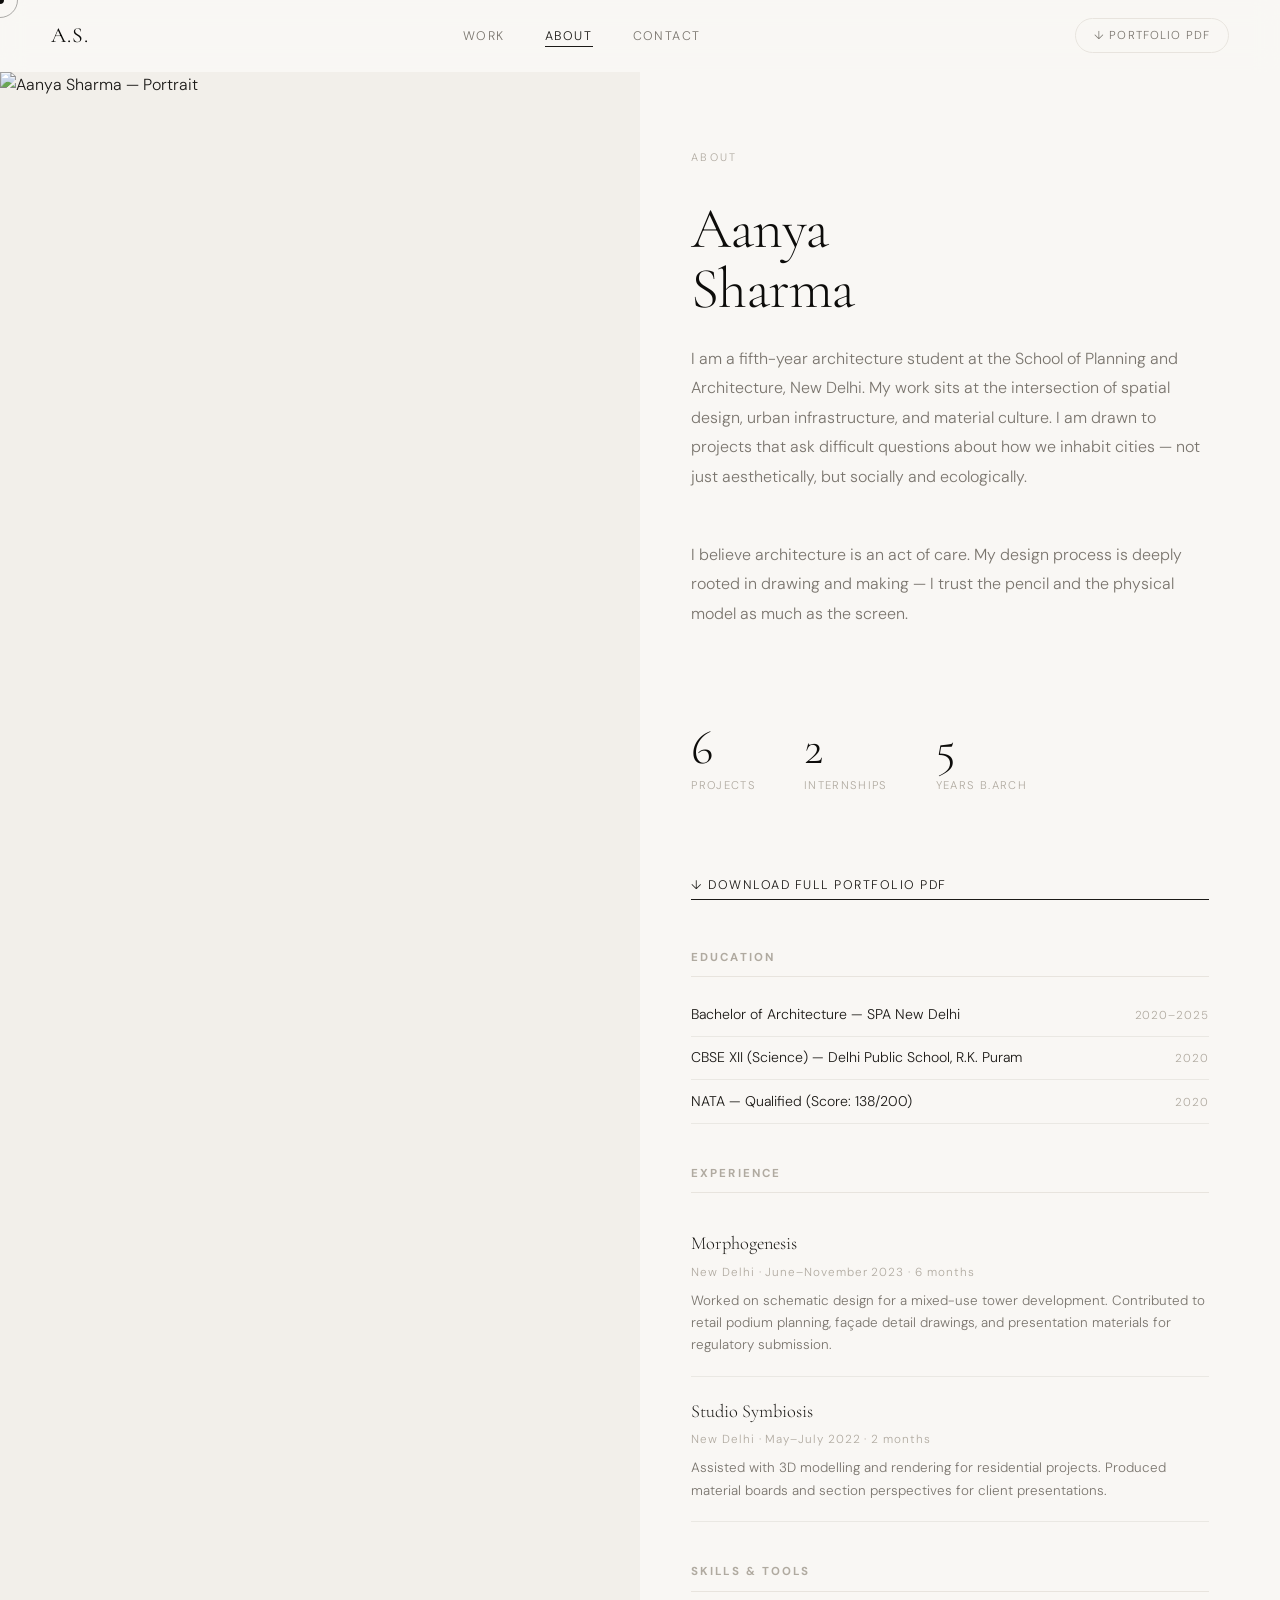
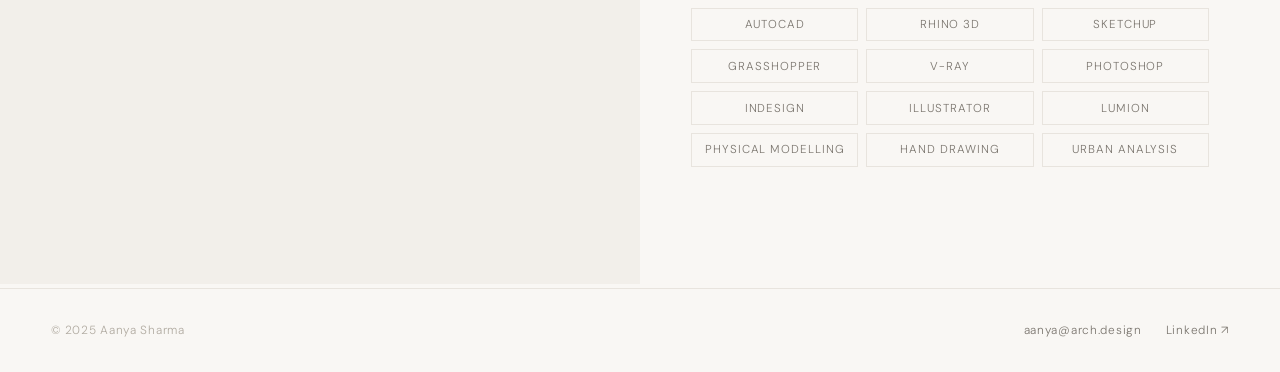
==== pages/about.html @ cd45589e "Initial commit — Architecture Portfolio" ====
<!DOCTYPE html>
<html lang="en">
<head>
  <meta charset="UTF-8" />
  <meta name="viewport" content="width=device-width, initial-scale=1.0" />
  <meta name="description" content="About Aanya Sharma — B.Arch student, designer, and explorer of spatial thinking. Education, internship, and skills." />
  <title>About — Aanya Sharma</title>
  <link rel="preconnect" href="https://fonts.googleapis.com" />
  <link rel="preconnect" href="https://fonts.gstatic.com" crossorigin />
  <link href="https://fonts.googleapis.com/css2?family=Cormorant+Garamond:ital,wght@0,300;0,400;0,500;1,300&family=DM+Sans:wght@200;300;400&display=swap" rel="stylesheet" />
  <link rel="stylesheet" href="../assets/style.css" />
  <style>
    /* Page-specific tweaks */
    .stat-row {
      display: flex; gap: 3rem; margin: 3rem 0;
      flex-wrap: wrap;
    }
    .stat-item {
      display: flex; flex-direction: column; gap: 0.25rem;
    }
    .stat-number {
      font-family: var(--ff-serif);
      font-size: 3rem;
      font-weight: 300;
      color: var(--black);
      line-height: 1;
    }
    .stat-label {
      font-size: 0.7rem;
      letter-spacing: 0.12em;
      text-transform: uppercase;
      color: var(--mid);
    }
    .about-download {
      display: inline-flex; align-items: center; gap: 0.75rem;
      font-size: 0.78rem;
      letter-spacing: 0.12em;
      text-transform: uppercase;
      color: var(--dark);
      border-bottom: 1px solid var(--dark);
      padding-bottom: 0.2rem;
      margin-top: 2rem;
      transition: color 0.2s, border-color 0.2s;
    }
    .about-download:hover { color: var(--muted); border-color: var(--muted); }
  </style>
</head>
<body>

  <div class="cursor" id="cursor"></div>
  <div class="cursor-follower" id="cursorFollower"></div>

  <nav class="nav" id="mainNav">
    <a href="../index.html" class="nav-logo">A.S.</a>
    <ul class="nav-links">
      <li><a href="../index.html">Work</a></li>
      <li><a href="about.html" class="active">About</a></li>
      <li><a href="contact.html">Contact</a></li>
    </ul>
    <a href="../assets/portfolio.pdf" class="nav-cta" target="_blank" download>↓ Portfolio PDF</a>
  </nav>

  <div class="about-wrapper">
    <div class="about-grid">

      <!-- Portrait -->
      <div class="about-portrait">
        <img
          src="https://images.unsplash.com/photo-1494790108377-be9c29b29330?w=900&q=80"
          alt="Aanya Sharma — Portrait"
        />
      </div>

      <!-- Content -->
      <div class="about-content">
        <div class="page-eyebrow fade-up fade-up-1">About</div>
        <h1 class="about-name fade-up fade-up-2">
          Aanya<br/>Sharma
        </h1>

        <p class="about-bio fade-up fade-up-3">
          I am a fifth-year architecture student at the School of Planning and
          Architecture, New Delhi. My work sits at the intersection of spatial
          design, urban infrastructure, and material culture. I am drawn to
          projects that ask difficult questions about how we inhabit cities —
          not just aesthetically, but socially and ecologically.
        </p>
        <p class="about-bio fade-up fade-up-4">
          I believe architecture is an act of care. My design process is deeply
          rooted in drawing and making — I trust the pencil and the physical
          model as much as the screen.
        </p>

        <div class="stat-row fade-up fade-up-4">
          <div class="stat-item">
            <span class="stat-number" data-count="6">0</span>
            <span class="stat-label">Projects</span>
          </div>
          <div class="stat-item">
            <span class="stat-number" data-count="2">0</span>
            <span class="stat-label">Internships</span>
          </div>
          <div class="stat-item">
            <span class="stat-number" data-count="5">0</span>
            <span class="stat-label">Years B.Arch</span>
          </div>
        </div>

        <a class="about-download fade-up fade-up-4" href="../assets/portfolio.pdf" download>
          ↓ Download Full Portfolio PDF
        </a>

        <!-- Education -->
        <div class="about-section reveal" style="margin-top:3rem">
          <h3>Education</h3>
          <div class="edu-row">
            <span class="edu-name">Bachelor of Architecture — SPA New Delhi</span>
            <span class="edu-year">2020–2025</span>
          </div>
          <div class="edu-row">
            <span class="edu-name">CBSE XII (Science) — Delhi Public School, R.K. Puram</span>
            <span class="edu-year">2020</span>
          </div>
          <div class="edu-row">
            <span class="edu-name">NATA — Qualified (Score: 138/200)</span>
            <span class="edu-year">2020</span>
          </div>
        </div>

        <!-- Internships -->
        <div class="about-section reveal">
          <h3>Experience</h3>
          <div class="intern-row">
            <div class="intern-firm">Morphogenesis</div>
            <div class="intern-meta">New Delhi · June–November 2023 · 6 months</div>
            <div class="intern-desc">
              Worked on schematic design for a mixed-use tower development.
              Contributed to retail podium planning, façade detail drawings,
              and presentation materials for regulatory submission.
            </div>
          </div>
          <div class="intern-row">
            <div class="intern-firm">Studio Symbiosis</div>
            <div class="intern-meta">New Delhi · May–July 2022 · 2 months</div>
            <div class="intern-desc">
              Assisted with 3D modelling and rendering for residential projects.
              Produced material boards and section perspectives for client presentations.
            </div>
          </div>
        </div>

        <!-- Skills -->
        <div class="about-section reveal">
          <h3>Skills &amp; Tools</h3>
          <div class="skills-grid">
            <span class="skill-tag">AutoCAD</span>
            <span class="skill-tag">Rhino 3D</span>
            <span class="skill-tag">SketchUp</span>
            <span class="skill-tag">Grasshopper</span>
            <span class="skill-tag">V-Ray</span>
            <span class="skill-tag">Photoshop</span>
            <span class="skill-tag">InDesign</span>
            <span class="skill-tag">Illustrator</span>
            <span class="skill-tag">Lumion</span>
            <span class="skill-tag">Physical Modelling</span>
            <span class="skill-tag">Hand Drawing</span>
            <span class="skill-tag">Urban Analysis</span>
          </div>
        </div>

      </div>
    </div>
  </div>

  <footer class="site-footer">
    <div class="footer-left"><span>© 2025 Aanya Sharma</span></div>
    <div class="footer-right">
      <a href="mailto:aanya@arch.design">aanya@arch.design</a>
      <a href="https://linkedin.com/in/aanyasharma" target="_blank" rel="noopener">LinkedIn ↗</a>
    </div>
  </footer>

  <script src="../assets/main.js"></script>
</body>
</html>
---- assets/style.css ----
/* =========================================================
   ARCH PORTFOLIO — Global Stylesheet
   Light Theme · Editorial · Minimal · Premium
   ========================================================= */

/* ── Reset & Base ── */
*, *::before, *::after { box-sizing: border-box; margin: 0; padding: 0; }

:root {
  --cream:    #f9f7f4;
  --off-white:#f2efea;
  --light:    #e8e4de;
  --mid:      #b0aaa0;
  --muted:    #7a756e;
  --dark:     #1c1a17;
  --black:    #0d0c0a;
  --accent:   #2a2522;

  --ff-serif:  'Cormorant Garamond', Georgia, serif;
  --ff-sans:   'DM Sans', system-ui, sans-serif;

  --ease-out:  cubic-bezier(0.16, 1, 0.3, 1);
  --ease-in:   cubic-bezier(0.7, 0, 0.84, 0);

  --nav-h:     72px;
  --gutter:    clamp(1.5rem, 4vw, 4rem);
}

html { font-size: 16px; scroll-behavior: smooth; }

body {
  background: var(--cream);
  color: var(--dark);
  font-family: var(--ff-sans);
  font-weight: 300;
  line-height: 1.65;
  overflow-x: hidden;
  cursor: none;
}

a { color: inherit; text-decoration: none; }
img { display: block; width: 100%; height: 100%; object-fit: cover; }

/* ── Custom Cursor ── */
.cursor {
  position: fixed; top: 0; left: 0;
  width: 8px; height: 8px;
  background: var(--black);
  border-radius: 50%;
  pointer-events: none;
  z-index: 9999;
  transform: translate(-50%, -50%);
  transition: transform 0.08s, background 0.2s, width 0.3s var(--ease-out), height 0.3s var(--ease-out);
}

.cursor-follower {
  position: fixed; top: 0; left: 0;
  width: 36px; height: 36px;
  border: 1px solid rgba(28,26,23,0.35);
  border-radius: 50%;
  pointer-events: none;
  z-index: 9998;
  transform: translate(-50%, -50%);
  transition: transform 0.18s var(--ease-out), opacity 0.3s, width 0.4s var(--ease-out), height 0.4s var(--ease-out), border-color 0.3s;
}

body:has(a:hover) .cursor-follower,
body:has(.tile-link:hover) .cursor-follower {
  width: 72px; height: 72px;
  border-color: rgba(28,26,23,0.18);
}

/* ── NAV ── */
.nav {
  position: fixed; top: 0; left: 0; right: 0;
  height: var(--nav-h);
  display: flex; align-items: center; justify-content: space-between;
  padding: 0 var(--gutter);
  z-index: 100;
  background: rgba(249,247,244,0.88);
  backdrop-filter: blur(12px);
  -webkit-backdrop-filter: blur(12px);
  border-bottom: 1px solid transparent;
  transition: border-color 0.3s, background 0.3s;
}

.nav.scrolled {
  border-bottom-color: var(--light);
  background: rgba(249,247,244,0.96);
}

.nav-logo {
  font-family: var(--ff-serif);
  font-size: 1.35rem;
  font-weight: 400;
  letter-spacing: 0.04em;
  color: var(--black);
}

.nav-links {
  display: flex; gap: 2.5rem;
  list-style: none;
}

.nav-links a {
  font-size: 0.78rem;
  font-weight: 300;
  letter-spacing: 0.12em;
  text-transform: uppercase;
  color: var(--muted);
  position: relative;
  transition: color 0.2s;
}

.nav-links a::after {
  content: '';
  position: absolute; bottom: -3px; left: 0;
  width: 0; height: 1px;
  background: var(--dark);
  transition: width 0.35s var(--ease-out);
}

.nav-links a:hover,
.nav-links a.active { color: var(--dark); }
.nav-links a:hover::after,
.nav-links a.active::after { width: 100%; }

.nav-cta {
  font-size: 0.72rem;
  font-weight: 300;
  letter-spacing: 0.1em;
  text-transform: uppercase;
  color: var(--muted);
  border: 1px solid var(--light);
  padding: 0.45rem 1.1rem;
  border-radius: 50px;
  transition: color 0.25s, border-color 0.25s, background 0.25s;
}

.nav-cta:hover {
  color: var(--cream);
  background: var(--dark);
  border-color: var(--dark);
}

/* ── HERO TAGLINE ── */
.hero-tagline {
  padding: calc(var(--nav-h) + 4rem) var(--gutter) 3rem;
  display: flex;
  justify-content: space-between;
  align-items: flex-end;
  gap: 2rem;
  flex-wrap: wrap;
}

.hero-name {
  font-family: var(--ff-serif);
  font-size: clamp(2.8rem, 6vw, 5.5rem);
  font-weight: 300;
  letter-spacing: -0.02em;
  line-height: 1.05;
  color: var(--black);
  overflow: hidden;
}

.hero-sub {
  font-size: 0.82rem;
  font-weight: 300;
  letter-spacing: 0.06em;
  color: var(--muted);
  margin-top: 0.75rem;
  text-transform: uppercase;
}

.hero-meta {
  display: flex;
  flex-direction: column;
  align-items: flex-end;
  gap: 0.25rem;
  font-size: 0.75rem;
  letter-spacing: 0.1em;
  text-transform: uppercase;
  color: var(--mid);
  padding-bottom: 0.5rem;
}

/* ── PROJECT GRID ── */
.grid-section {
  display: grid;
  grid-template-columns: repeat(12, 1fr);
  grid-auto-rows: 38vw;
  gap: 3px;
  padding: 0 3px 3px;
  max-width: 100%;
}

/* tile variants */
.project-tile { position: relative; overflow: hidden; background: var(--off-white); }

.tile--large  { grid-column: span 8; grid-row: span 1; }
.tile--tall   { grid-column: span 4; grid-row: span 2; }
.tile--medium { grid-column: span 4; grid-row: span 1; }
.tile--wide   { grid-column: span 8; grid-row: span 1; }
.tile--portrait { grid-column: span 4; grid-row: span 1; }

.tile-link {
  display: block; width: 100%; height: 100%;
  position: relative;
}

.tile-img-wrap {
  position: absolute; inset: 0;
  overflow: hidden;
}

.tile-img-wrap img {
  width: 100%; height: 100%; object-fit: cover;
  transform: scale(1.02);
  transition: transform 0.9s var(--ease-out), filter 0.6s;
  filter: grayscale(20%);
}

.project-tile:hover .tile-img-wrap img {
  transform: scale(1.08);
  filter: grayscale(0%);
}

.tile-overlay {
  position: absolute; inset: 0;
  background: linear-gradient(
    to bottom,
    transparent 40%,
    rgba(13,12,10,0.65) 100%
  );
  opacity: 0.6;
  transition: opacity 0.5s;
}

.project-tile:hover .tile-overlay { opacity: 0.85; }

.tile-info {
  position: absolute;
  bottom: 0; left: 0; right: 0;
  padding: 2rem clamp(1rem,2vw,2rem);
  color: #fff;
  transform: translateY(4px);
  transition: transform 0.45s var(--ease-out);
}

.project-tile:hover .tile-info { transform: translateY(0); }

.tile-num {
  display: block;
  font-size: 0.65rem;
  letter-spacing: 0.18em;
  text-transform: uppercase;
  color: rgba(255,255,255,0.55);
  margin-bottom: 0.4rem;
}

.tile-title {
  font-family: var(--ff-serif);
  font-size: clamp(1.5rem, 3.5vw, 2.6rem);
  font-weight: 300;
  line-height: 1;
  letter-spacing: -0.01em;
}

.tile-type {
  font-size: 0.7rem;
  letter-spacing: 0.1em;
  text-transform: uppercase;
  color: rgba(255,255,255,0.5);
  margin-top: 0.5rem;
  opacity: 0;
  transform: translateY(6px);
  transition: opacity 0.4s 0.05s, transform 0.4s 0.05s var(--ease-out);
}

.project-tile:hover .tile-type {
  opacity: 1; transform: translateY(0);
}

/* ── SITE FOOTER ── */
.site-footer {
  display: flex; justify-content: space-between; align-items: center;
  padding: 2rem var(--gutter);
  border-top: 1px solid var(--light);
  margin-top: 4px;
  font-size: 0.74rem;
  letter-spacing: 0.06em;
  color: var(--mid);
}

.site-footer a {
  color: var(--muted);
  transition: color 0.2s;
  margin-left: 1.5rem;
}
.site-footer a:hover { color: var(--dark); }

.footer-right { display: flex; }

/* =========================================================
   PROJECT DETAIL PAGE
   ========================================================= */
.project-hero {
  position: relative;
  height: 90vh;
  min-height: 500px;
  overflow: hidden;
  margin-top: var(--nav-h);
}

.project-hero img {
  width: 100%; height: 100%; object-fit: cover;
  filter: grayscale(15%);
  transform: scale(1.02);
  animation: heroReveal 1.4s var(--ease-out) forwards;
}

@keyframes heroReveal {
  from { transform: scale(1.08); opacity: 0.6; }
  to   { transform: scale(1);    opacity: 1;   }
}

.project-hero-caption {
  position: absolute; bottom: 3rem; left: var(--gutter);
  color: #fff;
}

.project-hero-caption h1 {
  font-family: var(--ff-serif);
  font-size: clamp(2.8rem, 6vw, 6rem);
  font-weight: 300;
  letter-spacing: -0.02em;
  line-height: 1;
}

.project-hero-caption .meta {
  margin-top: 1rem;
  font-size: 0.75rem;
  letter-spacing: 0.14em;
  text-transform: uppercase;
  color: rgba(255,255,255,0.6);
  display: flex; gap: 1.5rem;
}

/* ── Project Content Layout ── */
.project-body {
  padding: 6rem var(--gutter);
  max-width: 1400px;
  margin: 0 auto;
}

.section-label {
  font-size: 0.68rem;
  letter-spacing: 0.2em;
  text-transform: uppercase;
  color: var(--mid);
  margin-bottom: 0.75rem;
  display: flex; align-items: center; gap: 1rem;
}

.section-label::after {
  content: '';
  flex: 1; height: 1px;
  background: var(--light);
}

.project-section {
  margin-bottom: 6rem;
}

.project-section h2 {
  font-family: var(--ff-serif);
  font-size: clamp(1.8rem, 3.5vw, 3rem);
  font-weight: 300;
  letter-spacing: -0.01em;
  margin-bottom: 1.5rem;
  color: var(--black);
}

.project-section p {
  font-size: 1rem;
  line-height: 1.85;
  color: var(--muted);
  max-width: 60ch;
}

.project-section p + p { margin-top: 1rem; }

/* Image grid inside project */
.project-img-grid {
  display: grid;
  gap: 4px;
  margin-top: 2.5rem;
}

.project-img-grid.cols-2 { grid-template-columns: 1fr 1fr; }
.project-img-grid.cols-3 { grid-template-columns: 1fr 1fr 1fr; }
.project-img-grid.cols-asymm { grid-template-columns: 2fr 1fr; }

.project-img-grid figure {
  overflow: hidden;
  aspect-ratio: 4/3;
  background: var(--off-white);
}

.project-img-grid figure.tall { aspect-ratio: 3/4; }
.project-img-grid figure.wide { aspect-ratio: 16/7; }

.project-img-grid img {
  width: 100%; height: 100%; object-fit: cover;
  filter: grayscale(10%);
  transition: transform 0.7s var(--ease-out), filter 0.5s;
}

.project-img-grid figure:hover img {
  transform: scale(1.04);
  filter: grayscale(0%);
}

/* ── Diagram / Process Block ── */
.diagram-block {
  border: 1px solid var(--light);
  padding: 3rem;
  margin-top: 2.5rem;
  background: var(--off-white);
  display: flex;
  gap: 2rem;
  flex-wrap: wrap;
}

.diagram-item {
  flex: 1; min-width: 140px;
  text-align: center;
}

.diagram-circle {
  width: 80px; height: 80px;
  border-radius: 50%;
  border: 1.5px solid var(--mid);
  margin: 0 auto 1rem;
  display: flex; align-items: center; justify-content: center;
  font-family: var(--ff-serif);
  font-size: 1.4rem;
  color: var(--muted);
  transition: border-color 0.3s, color 0.3s;
}

.diagram-item:hover .diagram-circle {
  border-color: var(--dark);
  color: var(--dark);
}

.diagram-label {
  font-size: 0.72rem;
  letter-spacing: 0.12em;
  text-transform: uppercase;
  color: var(--muted);
}

/* Arrow connector */
.diagram-arrow {
  display: flex; align-items: center;
  color: var(--light);
  font-size: 1.2rem;
  min-width: auto;
  flex: 0;
  padding-top: 1rem;
}

/* Role callout */
.role-callout {
  border-left: 2px solid var(--dark);
  padding: 1.5rem 2rem;
  margin-top: 2rem;
  background: var(--off-white);
}

.role-callout h3 {
  font-family: var(--ff-serif);
  font-size: 1.5rem;
  font-weight: 300;
  margin-bottom: 0.75rem;
}

.role-callout ul {
  list-style: none;
  display: flex;
  flex-direction: column;
  gap: 0.4rem;
}

.role-callout ul li {
  font-size: 0.85rem;
  color: var(--muted);
  padding-left: 1rem;
  position: relative;
}

.role-callout ul li::before {
  content: '—';
  position: absolute; left: 0;
  color: var(--mid);
}

/* Project nav (prev / next) */
.project-nav {
  display: grid;
  grid-template-columns: 1fr 1fr;
  border-top: 1px solid var(--light);
  margin-top: 4rem;
}

.project-nav a {
  padding: 2.5rem var(--gutter);
  display: flex; flex-direction: column; gap: 0.5rem;
  transition: background 0.3s;
}

.project-nav a:hover { background: var(--off-white); }

.project-nav a + a { border-left: 1px solid var(--light); text-align: right; align-items: flex-end; }

.project-nav .dir {
  font-size: 0.68rem;
  letter-spacing: 0.18em;
  text-transform: uppercase;
  color: var(--mid);
}

.project-nav .ptitle {
  font-family: var(--ff-serif);
  font-size: 1.5rem;
  font-weight: 300;
  color: var(--dark);
}

/* =========================================================
   ABOUT PAGE
   ========================================================= */
.about-wrapper {
  padding-top: var(--nav-h);
  min-height: 100vh;
}

.about-grid {
  display: grid;
  grid-template-columns: 1fr 1fr;
  min-height: calc(100vh - var(--nav-h));
}

.about-portrait {
  position: relative;
  overflow: hidden;
  background: var(--off-white);
}

.about-portrait img {
  width: 100%; height: 100%;
  object-fit: cover; object-position: top;
  filter: grayscale(30%);
  transition: filter 0.6s;
}

.about-portrait:hover img { filter: grayscale(0%); }

.about-content {
  padding: clamp(3rem, 6vw, 6rem) var(--gutter);
  display: flex; flex-direction: column; justify-content: center;
  max-width: 620px;
}

.page-eyebrow {
  font-size: 0.68rem;
  letter-spacing: 0.2em;
  text-transform: uppercase;
  color: var(--mid);
  margin-bottom: 2rem;
}

.about-name {
  font-family: var(--ff-serif);
  font-size: clamp(2.5rem, 4.5vw, 4rem);
  font-weight: 300;
  letter-spacing: -0.02em;
  line-height: 1.05;
  color: var(--black);
  margin-bottom: 1.5rem;
}

.about-bio {
  font-size: 1rem;
  line-height: 1.85;
  color: var(--muted);
  margin-bottom: 3rem;
}

.about-section { margin-bottom: 2.5rem; }

.about-section h3 {
  font-size: 0.72rem;
  letter-spacing: 0.18em;
  text-transform: uppercase;
  color: var(--mid);
  margin-bottom: 1rem;
  padding-bottom: 0.6rem;
  border-bottom: 1px solid var(--light);
}

/* Education row */
.edu-row {
  display: flex; justify-content: space-between;
  align-items: baseline;
  padding: 0.6rem 0;
  border-bottom: 1px solid rgba(176,170,160,0.2);
}

.edu-name { font-size: 0.88rem; font-weight: 300; }
.edu-year { font-size: 0.72rem; color: var(--mid); letter-spacing: 0.08em; }

/* Skills list */
.skills-grid {
  display: grid;
  grid-template-columns: repeat(3, 1fr);
  gap: 0.5rem;
}

.skill-tag {
  font-size: 0.72rem;
  letter-spacing: 0.08em;
  text-transform: uppercase;
  color: var(--muted);
  border: 1px solid var(--light);
  padding: 0.4rem 0.75rem;
  text-align: center;
  transition: border-color 0.25s, color 0.25s, background 0.25s;
}

.skill-tag:hover {
  border-color: var(--dark);
  color: var(--dark);
  background: var(--off-white);
}

/* Internship row */
.intern-row {
  padding: 1.2rem 0;
  border-bottom: 1px solid rgba(176,170,160,0.2);
}

.intern-firm {
  font-family: var(--ff-serif);
  font-size: 1.15rem;
  font-weight: 300;
  color: var(--dark);
}

.intern-meta {
  font-size: 0.73rem;
  letter-spacing: 0.08em;
  color: var(--mid);
  margin-top: 0.25rem;
}

.intern-desc {
  font-size: 0.84rem;
  color: var(--muted);
  margin-top: 0.5rem;
  line-height: 1.65;
}

/* =========================================================
   CONTACT PAGE
   ========================================================= */
.contact-wrapper {
  padding-top: var(--nav-h);
  min-height: 100vh;
  display: flex; flex-direction: column; justify-content: center;
  padding-bottom: 6rem;
}

.contact-inner {
  padding: 6rem var(--gutter);
  max-width: 800px;
}

.contact-inner .display-title {
  font-family: var(--ff-serif);
  font-size: clamp(3rem, 7vw, 7rem);
  font-weight: 300;
  letter-spacing: -0.03em;
  line-height: 0.95;
  color: var(--black);
  margin-bottom: 3rem;
}

.contact-links {
  display: flex; flex-direction: column; gap: 0;
}

.contact-link-row {
  display: flex; align-items: center; justify-content: space-between;
  padding: 1.5rem 0;
  border-top: 1px solid var(--light);
  font-family: var(--ff-serif);
  font-size: clamp(1.2rem, 2.5vw, 1.8rem);
  font-weight: 300;
  color: var(--dark);
  transition: padding-left 0.3s var(--ease-out), color 0.2s;
}

.contact-link-row:last-child { border-bottom: 1px solid var(--light); }

.contact-link-row:hover {
  padding-left: 1.5rem;
  color: var(--muted);
}

.contact-link-row .arrow {
  font-size: 1rem;
  color: var(--mid);
  transition: transform 0.3s var(--ease-out);
}

.contact-link-row:hover .arrow {
  transform: translate(4px, -4px);
}

/* =========================================================
   PAGE TRANSITIONS & ANIMATIONS
   ========================================================= */
@keyframes fadeUp {
  from { opacity: 0; transform: translateY(24px); }
  to   { opacity: 1; transform: translateY(0); }
}

.fade-up {
  opacity: 0;
  animation: fadeUp 0.8s var(--ease-out) forwards;
}

.fade-up-1 { animation-delay: 0.1s; }
.fade-up-2 { animation-delay: 0.2s; }
.fade-up-3 { animation-delay: 0.3s; }
.fade-up-4 { animation-delay: 0.45s; }

/* Reveal-on-scroll */
.reveal {
  opacity: 0;
  transform: translateY(30px);
  transition: opacity 0.9s var(--ease-out), transform 0.9s var(--ease-out);
}

.reveal.visible {
  opacity: 1; transform: none;
}

/* =========================================================
   RESPONSIVE
   ========================================================= */
@media (max-width: 900px) {
  .grid-section {
    grid-template-columns: 1fr 1fr;
    grid-auto-rows: 55vw;
  }

  .tile--large, .tile--wide  { grid-column: span 2; }
  .tile--tall  { grid-column: span 1; grid-row: span 1; }
  .tile--medium, .tile--portrait { grid-column: span 1; }

  .about-grid { grid-template-columns: 1fr; }
  .about-portrait { height: 60vw; }
  .about-content { max-width: 100%; }

  .project-img-grid.cols-3 { grid-template-columns: 1fr 1fr; }
}

@media (max-width: 640px) {
  :root { --nav-h: 58px; }

  .nav-cta { display: none; }
  .nav-links { gap: 1.5rem; }

  .grid-section {
    grid-template-columns: 1fr;
    grid-auto-rows: 75vw;
  }

  .tile--large, .tile--wide, .tile--tall,
  .tile--medium, .tile--portrait { grid-column: span 1; grid-row: span 1; }

  .hero-tagline { flex-direction: column; align-items: flex-start; }
  .hero-meta { align-items: flex-start; }

  .project-img-grid.cols-2,
  .project-img-grid.cols-3,
  .project-img-grid.cols-asymm { grid-template-columns: 1fr; }

  .skills-grid { grid-template-columns: repeat(2,1fr); }
  .project-nav { grid-template-columns: 1fr; }
  .project-nav a + a { border-left: none; border-top: 1px solid var(--light); align-items: flex-start; text-align: left; }

  .diagram-block { flex-direction: column; }
  .diagram-arrow { display: none; }
}
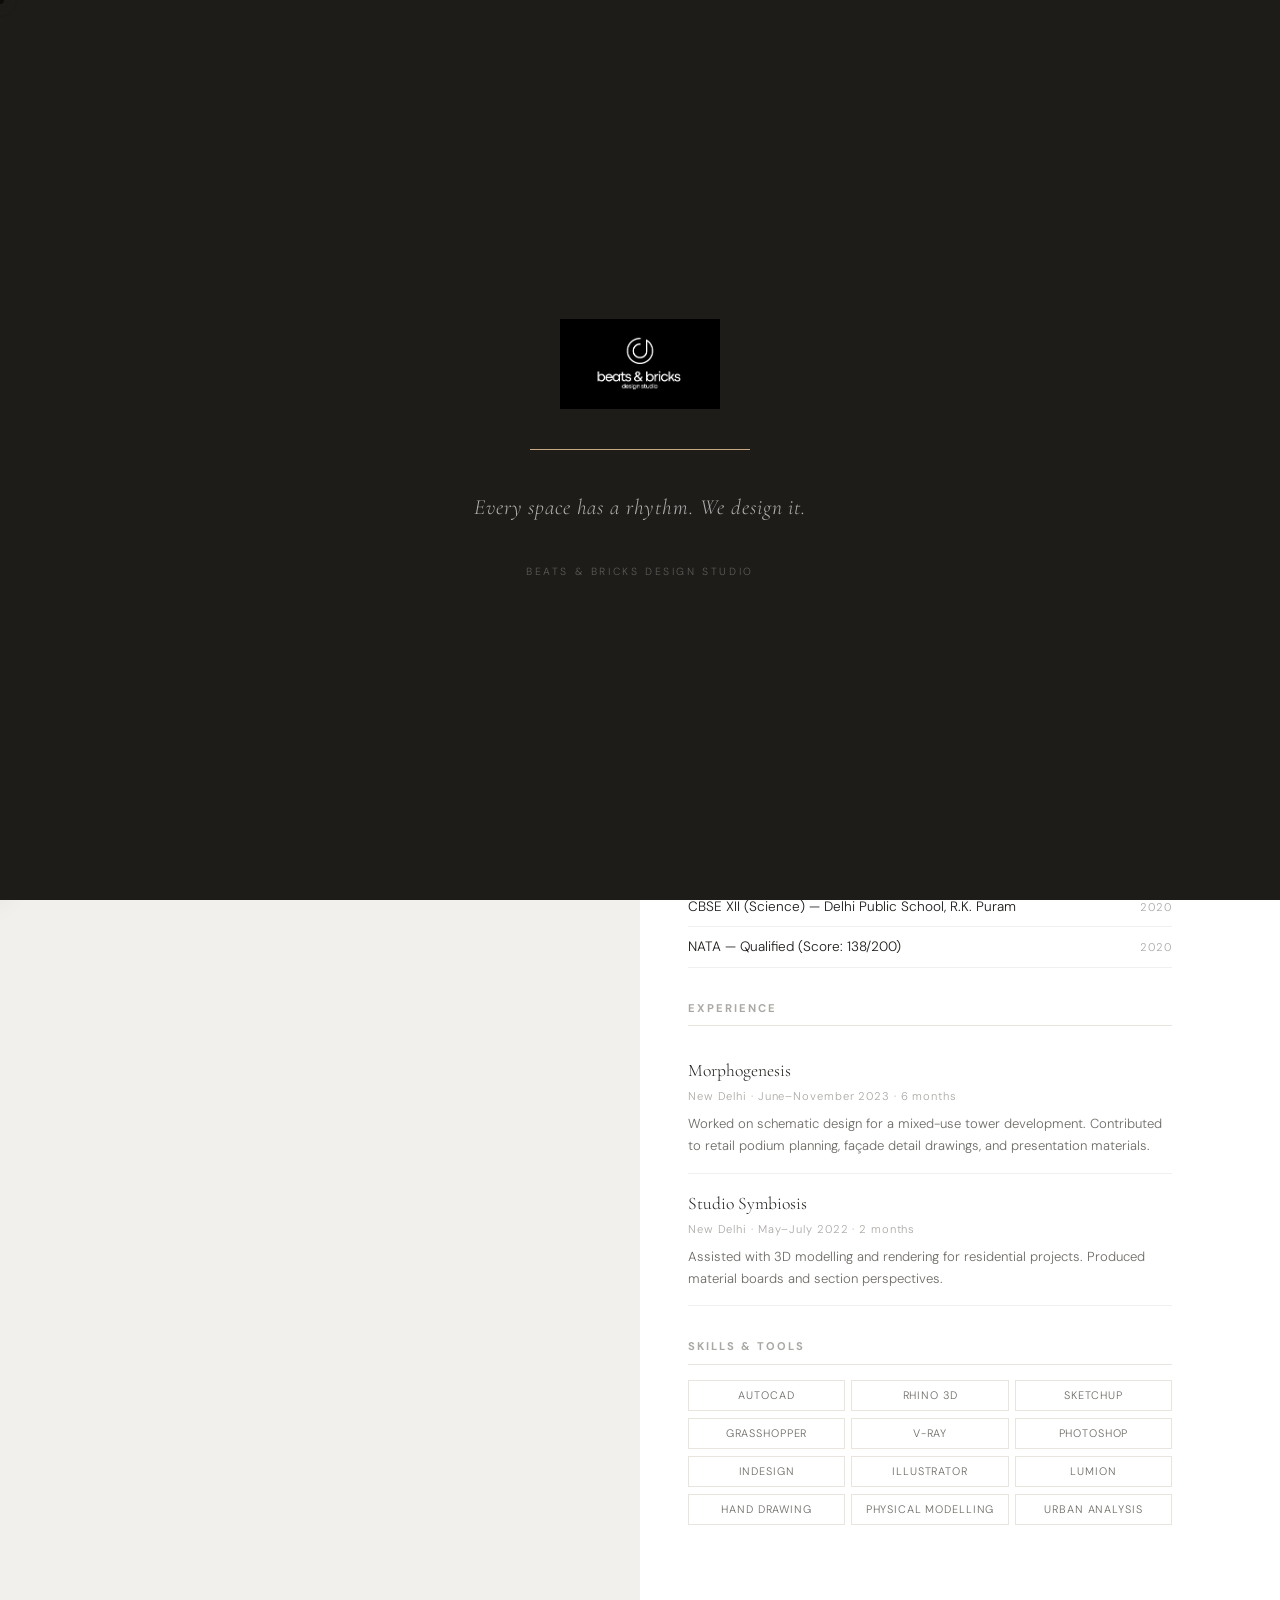
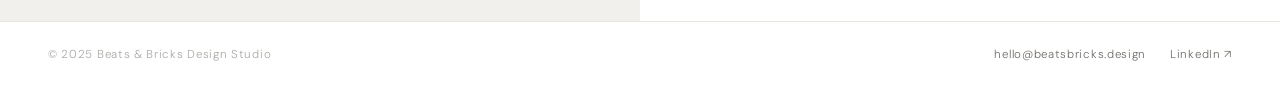
==== commit 69b80252: "feat: Initialize portfolio site with core features, project pages, and styling." ====
--- a/pages/about.html
+++ b/pages/about.html
@@ -1,184 +1,141 @@
 <!DOCTYPE html>
 <html lang="en">
 <head>
-  <meta charset="UTF-8" />
-  <meta name="viewport" content="width=device-width, initial-scale=1.0" />
-  <meta name="description" content="About Aanya Sharma — B.Arch student, designer, and explorer of spatial thinking. Education, internship, and skills." />
-  <title>About — Aanya Sharma</title>
+  <meta charset="UTF-8" /><meta name="viewport" content="width=device-width, initial-scale=1.0" />
+  <meta name="description" content="About Beats & Bricks Design Studio — Architecture, Interiors, Landscape, Planning & Products studio based in New Delhi." />
+  <title>About — Beats &amp; Bricks Design Studio</title>
   <link rel="preconnect" href="https://fonts.googleapis.com" />
   <link rel="preconnect" href="https://fonts.gstatic.com" crossorigin />
-  <link href="https://fonts.googleapis.com/css2?family=Cormorant+Garamond:ital,wght@0,300;0,400;0,500;1,300&family=DM+Sans:wght@200;300;400&display=swap" rel="stylesheet" />
+  <link href="https://fonts.googleapis.com/css2?family=Cormorant+Garamond:ital,wght@0,300;0,400;1,300&family=DM+Sans:wght@200;300;400;500&display=swap" rel="stylesheet" />
   <link rel="stylesheet" href="../assets/style.css" />
+  <link rel="stylesheet" href="../assets/loader.css" />
   <style>
-    /* Page-specific tweaks */
-    .stat-row {
-      display: flex; gap: 3rem; margin: 3rem 0;
-      flex-wrap: wrap;
+    .stat-row { display:flex;gap:3rem;margin:2.5rem 0;flex-wrap:wrap; }
+    .stat-item { display:flex;flex-direction:column;gap:.2rem; }
+    .stat-number { font-family:var(--ff-serif);font-size:3rem;font-weight:300;color:var(--black);line-height:1; }
+    .stat-label { font-size:.68rem;letter-spacing:.12em;text-transform:uppercase;color:var(--mid); }
+    .about-download {
+      display:inline-flex;align-items:center;gap:.6rem;
+      font-size:.75rem;letter-spacing:.12em;text-transform:uppercase;
+      color:var(--dark);border-bottom:1px solid var(--dark);padding-bottom:.2rem;margin-top:1.5rem;
+      transition:color .2s,border-color .2s;
     }
-    .stat-item {
-      display: flex; flex-direction: column; gap: 0.25rem;
-    }
-    .stat-number {
-      font-family: var(--ff-serif);
-      font-size: 3rem;
-      font-weight: 300;
-      color: var(--black);
-      line-height: 1;
-    }
-    .stat-label {
-      font-size: 0.7rem;
-      letter-spacing: 0.12em;
-      text-transform: uppercase;
-      color: var(--mid);
-    }
-    .about-download {
-      display: inline-flex; align-items: center; gap: 0.75rem;
-      font-size: 0.78rem;
-      letter-spacing: 0.12em;
-      text-transform: uppercase;
-      color: var(--dark);
-      border-bottom: 1px solid var(--dark);
-      padding-bottom: 0.2rem;
-      margin-top: 2rem;
-      transition: color 0.2s, border-color 0.2s;
-    }
-    .about-download:hover { color: var(--muted); border-color: var(--muted); }
+    .about-download:hover { color:var(--muted);border-color:var(--muted); }
   </style>
 </head>
 <body>
 
+  <div id="page-loader" role="status" aria-label="Loading">
+    <img class="loader-logo" src="../assets/WhatsApp Image 2026-03-25 at 16.15.27.jpeg" alt="Beats & Bricks" />
+    <div class="loader-bar-track"><div class="loader-bar-fill"></div></div>
+    <p class="loader-tagline">
+      <span class="word">Every&nbsp;</span><span class="word">space&nbsp;</span><span class="word">has&nbsp;</span><span class="word">a&nbsp;</span><span class="word">rhythm.&nbsp;</span><span class="word">We&nbsp;</span><span class="word">design&nbsp;</span><span class="word">it.</span>
+    </p>
+    <span class="loader-studio-name">Beats &amp; Bricks Design Studio</span>
+  </div>
+
   <div class="cursor" id="cursor"></div>
   <div class="cursor-follower" id="cursorFollower"></div>
 
-  <nav class="nav" id="mainNav">
-    <a href="../index.html" class="nav-logo">A.S.</a>
-    <ul class="nav-links">
-      <li><a href="../index.html">Work</a></li>
-      <li><a href="about.html" class="active">About</a></li>
-      <li><a href="contact.html">Contact</a></li>
-    </ul>
-    <a href="../assets/portfolio.pdf" class="nav-cta" target="_blank" download>↓ Portfolio PDF</a>
-  </nav>
+  <header class="top-bar" id="topBar">
+    <button class="hamburger" id="hamburger" aria-label="Toggle menu"><span></span><span></span><span></span></button>
+    <nav class="top-nav">
+      <a href="../index.html" class="top-nav-link">Projects</a>
+      <a href="about.html" class="top-nav-link active">About</a>
+      <a href="contact.html" class="top-nav-link">Contact</a>
+    </nav>
+    <div class="top-bar-right"><span class="top-bar-location">New Delhi</span></div>
+  </header>
 
-  <div class="about-wrapper">
-    <div class="about-grid">
+  <aside class="sidebar" id="sidebar">
+    <div class="sidebar-logo">
+      <a href="../index.html"><img src="../assets/WhatsApp Image 2026-03-25 at 16.15.27.jpeg" alt="Beats & Bricks Design Studio" /></a>
+    </div>
+    <nav class="sidebar-nav">
+      <ul>
+        <li class="nav-item" style="--i:0"><a href="../index.html" class="sidebar-link">Projects</a></li>
+        <li class="nav-item" style="--i:1"><a href="about.html" class="sidebar-link active">About</a></li>
+        <li class="nav-item" style="--i:2"><a href="about.html#internships" class="sidebar-link">Studio</a></li>
+        <li class="nav-item" style="--i:3"><a href="about.html#skills" class="sidebar-link">Services</a></li>
+        <li class="nav-item" style="--i:4"><a href="about.html" class="sidebar-link">People</a></li>
+        <li class="nav-item" style="--i:5"><a href="contact.html" class="sidebar-link">Careers</a></li>
+        <li class="nav-item" style="--i:6"><a href="contact.html" class="sidebar-link">Contact</a></li>
+      </ul>
+    </nav>
+    <div class="sidebar-bottom">
+      <a href="../assets/portfolio.pdf" class="sidebar-pdf" download>↓ Portfolio PDF</a>
+    </div>
+  </aside>
 
-      <!-- Portrait -->
-      <div class="about-portrait">
-        <img
-          src="https://images.unsplash.com/photo-1494790108377-be9c29b29330?w=900&q=80"
-          alt="Aanya Sharma — Portrait"
-        />
-      </div>
+  <div class="page-layout" id="mainContent">
+    <div class="about-wrapper">
+      <div class="about-grid">
 
-      <!-- Content -->
-      <div class="about-content">
-        <div class="page-eyebrow fade-up fade-up-1">About</div>
-        <h1 class="about-name fade-up fade-up-2">
-          Aanya<br/>Sharma
-        </h1>
-
-        <p class="about-bio fade-up fade-up-3">
-          I am a fifth-year architecture student at the School of Planning and
-          Architecture, New Delhi. My work sits at the intersection of spatial
-          design, urban infrastructure, and material culture. I am drawn to
-          projects that ask difficult questions about how we inhabit cities —
-          not just aesthetically, but socially and ecologically.
-        </p>
-        <p class="about-bio fade-up fade-up-4">
-          I believe architecture is an act of care. My design process is deeply
-          rooted in drawing and making — I trust the pencil and the physical
-          model as much as the screen.
-        </p>
-
-        <div class="stat-row fade-up fade-up-4">
-          <div class="stat-item">
-            <span class="stat-number" data-count="6">0</span>
-            <span class="stat-label">Projects</span>
-          </div>
-          <div class="stat-item">
-            <span class="stat-number" data-count="2">0</span>
-            <span class="stat-label">Internships</span>
-          </div>
-          <div class="stat-item">
-            <span class="stat-number" data-count="5">0</span>
-            <span class="stat-label">Years B.Arch</span>
-          </div>
+        <div class="about-portrait">
+          <img src="https://images.unsplash.com/photo-1494790108377-be9c29b29330?w=900&q=80" alt="Studio Portrait" />
         </div>
 
-        <a class="about-download fade-up fade-up-4" href="../assets/portfolio.pdf" download>
-          ↓ Download Full Portfolio PDF
-        </a>
+        <div class="about-content">
+          <div class="page-eyebrow fade-up fade-up-1">About the Studio</div>
+          <h1 class="about-name fade-up fade-up-2">Beats &amp;<br/>Bricks</h1>
+          <p class="about-bio fade-up fade-up-3">
+            Beats &amp; Bricks Design Studio is an emerging multidisciplinary design practice based in New Delhi. We work at the intersection of architecture, interior design, landscape, and urban planning — driven by the belief that <em>every space has a rhythm, and we design it.</em>
+          </p>
+          <p class="about-bio fade-up fade-up-4">
+            Our process is rooted in rigorous research, storytelling through drawing, and a deep respect for the cultural and climatic context of each project. We believe design is an act of care.
+          </p>
 
-        <!-- Education -->
-        <div class="about-section reveal" style="margin-top:3rem">
-          <h3>Education</h3>
-          <div class="edu-row">
-            <span class="edu-name">Bachelor of Architecture — SPA New Delhi</span>
-            <span class="edu-year">2020–2025</span>
+          <div class="stat-row fade-up fade-up-4">
+            <div class="stat-item"><span class="stat-number" data-count="6">0</span><span class="stat-label">Projects</span></div>
+            <div class="stat-item"><span class="stat-number" data-count="2">0</span><span class="stat-label">Internships</span></div>
+            <div class="stat-item"><span class="stat-number" data-count="5">0</span><span class="stat-label">Years Experience</span></div>
           </div>
-          <div class="edu-row">
-            <span class="edu-name">CBSE XII (Science) — Delhi Public School, R.K. Puram</span>
-            <span class="edu-year">2020</span>
+
+          <a class="about-download fade-up fade-up-4" href="../assets/portfolio.pdf" download>↓ Download Studio Portfolio PDF</a>
+
+          <div class="about-section reveal" style="margin-top:3rem" id="internships">
+            <h3>Education</h3>
+            <div class="edu-row"><span class="edu-name">Bachelor of Architecture — SPA New Delhi</span><span class="edu-year">2020–2025</span></div>
+            <div class="edu-row"><span class="edu-name">CBSE XII (Science) — Delhi Public School, R.K. Puram</span><span class="edu-year">2020</span></div>
+            <div class="edu-row"><span class="edu-name">NATA — Qualified (Score: 138/200)</span><span class="edu-year">2020</span></div>
           </div>
-          <div class="edu-row">
-            <span class="edu-name">NATA — Qualified (Score: 138/200)</span>
-            <span class="edu-year">2020</span>
-          </div>
-        </div>
 
-        <!-- Internships -->
-        <div class="about-section reveal">
-          <h3>Experience</h3>
-          <div class="intern-row">
-            <div class="intern-firm">Morphogenesis</div>
-            <div class="intern-meta">New Delhi · June–November 2023 · 6 months</div>
-            <div class="intern-desc">
-              Worked on schematic design for a mixed-use tower development.
-              Contributed to retail podium planning, façade detail drawings,
-              and presentation materials for regulatory submission.
+          <div class="about-section reveal">
+            <h3>Experience</h3>
+            <div class="intern-row">
+              <div class="intern-firm">Morphogenesis</div>
+              <div class="intern-meta">New Delhi · June–November 2023 · 6 months</div>
+              <div class="intern-desc">Worked on schematic design for a mixed-use tower development. Contributed to retail podium planning, façade detail drawings, and presentation materials.</div>
+            </div>
+            <div class="intern-row">
+              <div class="intern-firm">Studio Symbiosis</div>
+              <div class="intern-meta">New Delhi · May–July 2022 · 2 months</div>
+              <div class="intern-desc">Assisted with 3D modelling and rendering for residential projects. Produced material boards and section perspectives.</div>
             </div>
           </div>
-          <div class="intern-row">
-            <div class="intern-firm">Studio Symbiosis</div>
-            <div class="intern-meta">New Delhi · May–July 2022 · 2 months</div>
-            <div class="intern-desc">
-              Assisted with 3D modelling and rendering for residential projects.
-              Produced material boards and section perspectives for client presentations.
+
+          <div class="about-section reveal" id="skills">
+            <h3>Skills &amp; Tools</h3>
+            <div class="skills-grid">
+              <span class="skill-tag">AutoCAD</span><span class="skill-tag">Rhino 3D</span><span class="skill-tag">SketchUp</span>
+              <span class="skill-tag">Grasshopper</span><span class="skill-tag">V-Ray</span><span class="skill-tag">Photoshop</span>
+              <span class="skill-tag">InDesign</span><span class="skill-tag">Illustrator</span><span class="skill-tag">Lumion</span>
+              <span class="skill-tag">Hand Drawing</span><span class="skill-tag">Physical Modelling</span><span class="skill-tag">Urban Analysis</span>
             </div>
           </div>
+
         </div>
-
-        <!-- Skills -->
-        <div class="about-section reveal">
-          <h3>Skills &amp; Tools</h3>
-          <div class="skills-grid">
-            <span class="skill-tag">AutoCAD</span>
-            <span class="skill-tag">Rhino 3D</span>
-            <span class="skill-tag">SketchUp</span>
-            <span class="skill-tag">Grasshopper</span>
-            <span class="skill-tag">V-Ray</span>
-            <span class="skill-tag">Photoshop</span>
-            <span class="skill-tag">InDesign</span>
-            <span class="skill-tag">Illustrator</span>
-            <span class="skill-tag">Lumion</span>
-            <span class="skill-tag">Physical Modelling</span>
-            <span class="skill-tag">Hand Drawing</span>
-            <span class="skill-tag">Urban Analysis</span>
-          </div>
-        </div>
-
       </div>
     </div>
+
+    <footer class="site-footer">
+      <div class="footer-left"><span>© 2025 Beats &amp; Bricks Design Studio</span></div>
+      <div class="footer-right">
+        <a href="mailto:hello@beatsbricks.design">hello@beatsbricks.design</a>
+        <a href="https://linkedin.com" target="_blank" rel="noopener">LinkedIn ↗</a>
+      </div>
+    </footer>
   </div>
-
-  <footer class="site-footer">
-    <div class="footer-left"><span>© 2025 Aanya Sharma</span></div>
-    <div class="footer-right">
-      <a href="mailto:aanya@arch.design">aanya@arch.design</a>
-      <a href="https://linkedin.com/in/aanyasharma" target="_blank" rel="noopener">LinkedIn ↗</a>
-    </div>
-  </footer>
 
   <script src="../assets/main.js"></script>
 </body>
--- a/assets/style.css
+++ b/assets/style.css
@@ -1,45 +1,47 @@
 /* =========================================================
-   ARCH PORTFOLIO — Global Stylesheet
-   Light Theme · Editorial · Minimal · Premium
+   BEATS & BRICKS DESIGN STUDIO — Global Stylesheet
+   BIG.dk-inspired: Sidebar + Vertical List Layout
+   Light Themed · Editorial · Animated
    ========================================================= */
 
 /* ── Reset & Base ── */
 *, *::before, *::after { box-sizing: border-box; margin: 0; padding: 0; }
 
 :root {
-  --cream:    #f9f7f4;
-  --off-white:#f2efea;
-  --light:    #e8e4de;
-  --mid:      #b0aaa0;
-  --muted:    #7a756e;
-  --dark:     #1c1a17;
-  --black:    #0d0c0a;
-  --accent:   #2a2522;
-
-  --ff-serif:  'Cormorant Garamond', Georgia, serif;
-  --ff-sans:   'DM Sans', system-ui, sans-serif;
-
-  --ease-out:  cubic-bezier(0.16, 1, 0.3, 1);
-  --ease-in:   cubic-bezier(0.7, 0, 0.84, 0);
-
-  --nav-h:     72px;
-  --gutter:    clamp(1.5rem, 4vw, 4rem);
+  --white:      #ffffff;
+  --cream:      #f9f8f6;
+  --off-white:  #f2f0ec;
+  --light:      #e8e4de;
+  --mid:        #aaa8a4;
+  --muted:      #6e6b66;
+  --dark:       #1e1c19;
+  --black:      #0d0c0a;
+  --accent:     #c8a882;          /* warm gold accent */
+
+  --sidebar-w:  200px;
+  --topbar-h:   48px;
+
+  --ff-sans:    'DM Sans', system-ui, sans-serif;
+  --ff-serif:   'Cormorant Garamond', Georgia, serif;
+  --ease-out:   cubic-bezier(0.16, 1, 0.3, 1);
+  --ease-spring:cubic-bezier(0.34, 1.56, 0.64, 1);
 }
 
 html { font-size: 16px; scroll-behavior: smooth; }
 
 body {
-  background: var(--cream);
+  background: var(--white);
   color: var(--dark);
   font-family: var(--ff-sans);
   font-weight: 300;
-  line-height: 1.65;
+  line-height: 1.6;
   overflow-x: hidden;
   cursor: none;
 }
 
 a { color: inherit; text-decoration: none; }
-img { display: block; width: 100%; height: 100%; object-fit: cover; }
+img { display: block; max-width: 100%; }
+button { background: none; border: none; cursor: none; }
 
 /* ── Custom Cursor ── */
 .cursor {
@@ -50,759 +52,762 @@
   pointer-events: none;
   z-index: 9999;
   transform: translate(-50%, -50%);
-  transition: transform 0.08s, background 0.2s, width 0.3s var(--ease-out), height 0.3s var(--ease-out);
-}
-
+  transition: width .25s var(--ease-out), height .25s var(--ease-out), background .2s;
+}
 .cursor-follower {
   position: fixed; top: 0; left: 0;
-  width: 36px; height: 36px;
-  border: 1px solid rgba(28,26,23,0.35);
+  width: 34px; height: 34px;
+  border: 1px solid rgba(28,26,23,.3);
   border-radius: 50%;
   pointer-events: none;
   z-index: 9998;
   transform: translate(-50%, -50%);
-  transition: transform 0.18s var(--ease-out), opacity 0.3s, width 0.4s var(--ease-out), height 0.4s var(--ease-out), border-color 0.3s;
-}
-
-body:has(a:hover) .cursor-follower,
-body:has(.tile-link:hover) .cursor-follower {
-  width: 72px; height: 72px;
-  border-color: rgba(28,26,23,0.18);
-}
-
-/* ── NAV ── */
-.nav {
-  position: fixed; top: 0; left: 0; right: 0;
-  height: var(--nav-h);
-  display: flex; align-items: center; justify-content: space-between;
-  padding: 0 var(--gutter);
-  z-index: 100;
-  background: rgba(249,247,244,0.88);
-  backdrop-filter: blur(12px);
-  -webkit-backdrop-filter: blur(12px);
-  border-bottom: 1px solid transparent;
-  transition: border-color 0.3s, background 0.3s;
-}
-
-.nav.scrolled {
-  border-bottom-color: var(--light);
-  background: rgba(249,247,244,0.96);
-}
-
-.nav-logo {
-  font-family: var(--ff-serif);
-  font-size: 1.35rem;
+  transition: width .35s var(--ease-out), height .35s var(--ease-out), border-color .3s;
+}
+body:has(a:hover) .cursor         { width: 12px; height: 12px; }
+body:has(a:hover) .cursor-follower{ width: 60px; height: 60px; border-color: rgba(28,26,23,.12); }
+
+/* ══════════════════════════════════════
+   TOP BAR
+══════════════════════════════════════ */
+.top-bar {
+  position: fixed;
+  top: 0; left: 0; right: 0;
+  height: var(--topbar-h);
+  background: var(--dark);
+  display: flex;
+  align-items: center;
+  padding: 0 1.5rem;
+  gap: 2rem;
+  z-index: 200;
+}
+
+/* Hamburger */
+.hamburger {
+  display: flex;
+  flex-direction: column;
+  gap: 5px;
+  padding: 4px;
+  flex-shrink: 0;
+}
+.hamburger span {
+  display: block;
+  width: 22px; height: 1.5px;
+  background: var(--white);
+  transition: transform .35s var(--ease-out), opacity .25s;
+}
+.hamburger.open span:nth-child(1) { transform: translateY(6.5px) rotate(45deg); }
+.hamburger.open span:nth-child(2) { opacity: 0; }
+.hamburger.open span:nth-child(3) { transform: translateY(-6.5px) rotate(-45deg); }
+
+/* Top nav links */
+.top-nav {
+  display: flex;
+  gap: 2rem;
+  flex: 1;
+  justify-content: center;
+}
+.top-nav-link {
+  font-size: .72rem;
   font-weight: 400;
-  letter-spacing: 0.04em;
-  color: var(--black);
-}
-
-.nav-links {
-  display: flex; gap: 2.5rem;
+  letter-spacing: .14em;
+  text-transform: uppercase;
+  color: rgba(255,255,255,.45);
+  position: relative;
+  transition: color .2s;
+}
+.top-nav-link::after {
+  content: '';
+  position: absolute; bottom: -3px; left: 0;
+  width: 0; height: 1px;
+  background: var(--accent);
+  transition: width .35s var(--ease-out);
+}
+.top-nav-link:hover,
+.top-nav-link.active {
+  color: var(--white);
+}
+.top-nav-link:hover::after,
+.top-nav-link.active::after { width: 100%; }
+
+/* Right side */
+.top-bar-right {
+  display: flex;
+  align-items: center;
+  gap: 1.25rem;
+  margin-left: auto;
+}
+.search-btn {
+  color: rgba(255,255,255,.5);
+  display: flex;
+  align-items: center;
+  transition: color .2s;
+}
+.search-btn:hover { color: var(--white); }
+.top-bar-location {
+  font-size: .68rem;
+  letter-spacing: .14em;
+  text-transform: uppercase;
+  color: rgba(255,255,255,.4);
+}
+
+/* ══════════════════════════════════════
+   SIDEBAR
+══════════════════════════════════════ */
+.sidebar {
+  position: fixed;
+  top: var(--topbar-h);
+  left: 0;
+  width: var(--sidebar-w);
+  height: calc(100vh - var(--topbar-h));
+  background: var(--white);
+  border-right: 1px solid var(--light);
+  display: flex;
+  flex-direction: column;
+  padding: 2rem 0 1.5rem;
+  z-index: 150;
+  overflow: hidden;
+  box-shadow: 4px 0 28px rgba(0,0,0,.08);
+
+  /* CLOSED by default — slides in when .open added */
+  transform: translateX(calc(-1 * var(--sidebar-w)));
+  transition: transform .45s var(--ease-out);
+}
+
+.sidebar.open {
+  transform: translateX(0);
+}
+
+/* Sidebar logo */
+.sidebar-logo {
+  padding: 0 1.4rem 2rem;
+  border-bottom: 1px solid var(--light);
+  margin-bottom: 1.5rem;
+}
+.sidebar-logo a { display: block; }
+.sidebar-logo img {
+  width: 100%;
+  max-width: 140px;
+  height: auto;
+  object-fit: contain;
+  filter: grayscale(10%);
+  transition: filter .3s;
+}
+.sidebar-logo img:hover { filter: grayscale(0%); }
+
+/* Sidebar nav */
+.sidebar-nav ul {
   list-style: none;
-}
-
-.nav-links a {
-  font-size: 0.78rem;
+  display: flex;
+  flex-direction: column;
+}
+
+.nav-item {
+  /* staggered entrance animation */
+  opacity: 0;
+  transform: translateX(-18px);
+  animation: sidebarItemIn .55s var(--ease-out) forwards;
+  animation-delay: calc(0.08s + var(--i) * 0.07s);
+}
+
+@keyframes sidebarItemIn {
+  to { opacity: 1; transform: translateX(0); }
+}
+
+.sidebar-link {
+  display: block;
+  padding: .62rem 1.4rem;
+  font-size: .78rem;
   font-weight: 300;
-  letter-spacing: 0.12em;
+  letter-spacing: .1em;
   text-transform: uppercase;
   color: var(--muted);
   position: relative;
-  transition: color 0.2s;
-}
-
-.nav-links a::after {
+  transition: color .2s, padding-left .3s var(--ease-out);
+}
+
+/* Left accent bar on hover */
+.sidebar-link::before {
   content: '';
-  position: absolute; bottom: -3px; left: 0;
-  width: 0; height: 1px;
+  position: absolute;
+  left: 0; top: 50%;
+  transform: translateY(-50%);
+  width: 0; height: 0;
   background: var(--dark);
-  transition: width 0.35s var(--ease-out);
-}
-
-.nav-links a:hover,
-.nav-links a.active { color: var(--dark); }
-.nav-links a:hover::after,
-.nav-links a.active::after { width: 100%; }
-
-.nav-cta {
-  font-size: 0.72rem;
-  font-weight: 300;
-  letter-spacing: 0.1em;
-  text-transform: uppercase;
-  color: var(--muted);
-  border: 1px solid var(--light);
-  padding: 0.45rem 1.1rem;
-  border-radius: 50px;
-  transition: color 0.25s, border-color 0.25s, background 0.25s;
-}
-
-.nav-cta:hover {
-  color: var(--cream);
-  background: var(--dark);
-  border-color: var(--dark);
-}
-
-/* ── HERO TAGLINE ── */
-.hero-tagline {
-  padding: calc(var(--nav-h) + 4rem) var(--gutter) 3rem;
-  display: flex;
-  justify-content: space-between;
-  align-items: flex-end;
-  gap: 2rem;
-  flex-wrap: wrap;
-}
-
-.hero-name {
-  font-family: var(--ff-serif);
-  font-size: clamp(2.8rem, 6vw, 5.5rem);
-  font-weight: 300;
-  letter-spacing: -0.02em;
-  line-height: 1.05;
-  color: var(--black);
-  overflow: hidden;
-}
-
-.hero-sub {
-  font-size: 0.82rem;
-  font-weight: 300;
-  letter-spacing: 0.06em;
-  color: var(--muted);
-  margin-top: 0.75rem;
-  text-transform: uppercase;
-}
-
-.hero-meta {
-  display: flex;
-  flex-direction: column;
-  align-items: flex-end;
-  gap: 0.25rem;
-  font-size: 0.75rem;
-  letter-spacing: 0.1em;
+  transition: height .3s var(--ease-out), width .15s;
+}
+
+.sidebar-link:hover {
+  color: var(--dark);
+  padding-left: 1.9rem;
+}
+
+.sidebar-link:hover::before {
+  width: 2px;
+  height: 60%;
+}
+
+.sidebar-link.active {
+  color: var(--dark);
+  font-weight: 400;
+}
+
+.sidebar-link.active::before {
+  width: 2px;
+  height: 55%;
+}
+
+/* Hover dot indicator */
+.sidebar-link::after {
+  content: '';
+  position: absolute;
+  right: 1.2rem; top: 50%;
+  transform: translateY(-50%) scale(0);
+  width: 5px; height: 5px;
+  border-radius: 50%;
+  background: var(--accent);
+  transition: transform .25s var(--ease-spring);
+}
+.sidebar-link:hover::after,
+.sidebar-link.active::after {
+  transform: translateY(-50%) scale(1);
+}
+
+/* Sidebar bottom */
+.sidebar-bottom {
+  margin-top: auto;
+  padding: 1rem 1.4rem 0;
+  border-top: 1px solid var(--light);
+}
+.sidebar-pdf {
+  font-size: .67rem;
+  letter-spacing: .1em;
   text-transform: uppercase;
   color: var(--mid);
-  padding-bottom: 0.5rem;
-}
-
-/* ── PROJECT GRID ── */
-.grid-section {
+  transition: color .2s;
+}
+.sidebar-pdf:hover { color: var(--dark); }
+
+/* ══════════════════════════════════════
+   MAIN CONTENT AREA
+══════════════════════════════════════ */
+.main-content {
+  margin-left: 0;
+  margin-top: var(--topbar-h);
+  min-height: calc(100vh - var(--topbar-h));
+}
+
+/* ── Search Bar ── */
+.search-bar {
+  display: flex;
+  align-items: center;
+  gap: 1rem;
+  padding: 1rem 3rem;
+  border-bottom: 1px solid var(--light);
+  background: var(--cream);
+  opacity: 0;
+  max-height: 0;
+  overflow: hidden;
+  transition: opacity .35s, max-height .4s var(--ease-out), padding .35s;
+}
+.search-bar.visible {
+  opacity: 1;
+  max-height: 80px;
+  padding: 1rem 3rem;
+}
+.search-bar input {
+  flex: 1;
+  border: none;
+  background: none;
+  font-family: var(--ff-sans);
+  font-size: 1rem;
+  font-weight: 300;
+  color: var(--dark);
+  outline: none;
+  letter-spacing: .03em;
+}
+.search-bar input::placeholder { color: var(--mid); }
+.search-close {
+  font-size: .8rem;
+  color: var(--mid);
+  transition: color .2s;
+  cursor: none;
+}
+.search-close:hover { color: var(--dark); }
+
+/* ══════════════════════════════════════
+   PROJECT ROWS (Vertical List)
+   — Exactly like BIG.dk
+══════════════════════════════════════ */
+.projects-list {
+  display: flex;
+  flex-direction: column;
+  max-width: 960px;
+  margin: 0 auto;
+  width: 100%;
+}
+
+.project-row {
+  border-bottom: 1px solid var(--light);
+  opacity: 0;
+  transform: translateY(22px);
+  animation: rowIn .65s var(--ease-out) forwards;
+}
+
+@keyframes rowIn {
+  to { opacity: 1; transform: none; }
+}
+
+/* stagger each row */
+.project-row:nth-child(1) { animation-delay: .05s; }
+.project-row:nth-child(2) { animation-delay: .12s; }
+.project-row:nth-child(3) { animation-delay: .19s; }
+.project-row:nth-child(4) { animation-delay: .26s; }
+.project-row:nth-child(5) { animation-delay: .33s; }
+.project-row:nth-child(6) { animation-delay: .40s; }
+
+.project-row.hidden {
+  display: none;
+}
+
+.project-row-link {
   display: grid;
-  grid-template-columns: repeat(12, 1fr);
-  grid-auto-rows: 38vw;
-  gap: 3px;
-  padding: 0 3px 3px;
-  max-width: 100%;
-}
-
-/* tile variants */
-.project-tile { position: relative; overflow: hidden; background: var(--off-white); }
-
-.tile--large  { grid-column: span 8; grid-row: span 1; }
-.tile--tall   { grid-column: span 4; grid-row: span 2; }
-.tile--medium { grid-column: span 4; grid-row: span 1; }
-.tile--wide   { grid-column: span 8; grid-row: span 1; }
-.tile--portrait { grid-column: span 4; grid-row: span 1; }
-
-.tile-link {
-  display: block; width: 100%; height: 100%;
+  grid-template-columns: 260px 1fr;
+  align-items: stretch;
+  min-height: 260px;
+  transition: background .25s;
+}
+.project-row-link:hover {
+  background: var(--cream);
+}
+
+/* Left meta column */
+.project-row-meta {
+  padding: 2.5rem 2rem;
+  display: flex;
+  flex-direction: column;
+  justify-content: flex-start;
+  gap: 1.25rem;
+  border-right: 1px solid var(--light);
+}
+
+/* Project icon (black square with logo) */
+.project-icon {
+  width: 48px; height: 48px;
+  background: var(--dark);
+  display: flex;
+  align-items: center;
+  justify-content: center;
+  overflow: hidden;
+  flex-shrink: 0;
+  transition: transform .4s var(--ease-spring);
+}
+.project-row-link:hover .project-icon {
+  transform: rotate(6deg) scale(1.08);
+}
+.project-icon img {
+  width: 100%; height: 100%;
+  object-fit: cover;
+  filter: invert(1) brightness(2);
+}
+
+.project-row-info { display: flex; flex-direction: column; gap: .3rem; }
+
+.project-row-title {
+  font-family: var(--ff-sans);
+  font-size: 1rem;
+  font-weight: 400;
+  letter-spacing: .02em;
+  color: var(--dark);
+  line-height: 1.2;
+  transition: color .2s;
+}
+.project-row-link:hover .project-row-title { color: var(--black); }
+
+.project-row-location {
+  font-size: .7rem;
+  font-weight: 300;
+  letter-spacing: .14em;
+  text-transform: uppercase;
+  color: var(--mid);
+}
+
+/* Right image column */
+.project-row-image {
   position: relative;
-}
-
-.tile-img-wrap {
-  position: absolute; inset: 0;
   overflow: hidden;
-}
-
-.tile-img-wrap img {
-  width: 100%; height: 100%; object-fit: cover;
+  background: var(--off-white);
+}
+.project-row-image img {
+  width: 100%;
+  height: 100%;
+  object-fit: cover;
+  filter: grayscale(15%);
   transform: scale(1.02);
-  transition: transform 0.9s var(--ease-out), filter 0.6s;
-  filter: grayscale(20%);
-}
-
-.project-tile:hover .tile-img-wrap img {
-  transform: scale(1.08);
+  transition: transform .9s var(--ease-out), filter .6s;
+}
+.project-row-link:hover .project-row-image img {
+  transform: scale(1.07);
   filter: grayscale(0%);
 }
 
-.tile-overlay {
-  position: absolute; inset: 0;
-  background: linear-gradient(
-    to bottom,
-    transparent 40%,
-    rgba(13,12,10,0.65) 100%
-  );
-  opacity: 0.6;
-  transition: opacity 0.5s;
-}
-
-.project-tile:hover .tile-overlay { opacity: 0.85; }
-
-.tile-info {
+/* Hover label overlay */
+.project-row-hover-label {
   position: absolute;
-  bottom: 0; left: 0; right: 0;
-  padding: 2rem clamp(1rem,2vw,2rem);
-  color: #fff;
-  transform: translateY(4px);
-  transition: transform 0.45s var(--ease-out);
-}
-
-.project-tile:hover .tile-info { transform: translateY(0); }
-
-.tile-num {
-  display: block;
-  font-size: 0.65rem;
-  letter-spacing: 0.18em;
+  bottom: 1.5rem; right: 1.5rem;
+  display: flex;
+  align-items: center;
+  gap: 1rem;
+  font-size: .7rem;
+  letter-spacing: .12em;
   text-transform: uppercase;
-  color: rgba(255,255,255,0.55);
-  margin-bottom: 0.4rem;
-}
-
-.tile-title {
-  font-family: var(--ff-serif);
-  font-size: clamp(1.5rem, 3.5vw, 2.6rem);
-  font-weight: 300;
-  line-height: 1;
-  letter-spacing: -0.01em;
-}
-
-.tile-type {
-  font-size: 0.7rem;
-  letter-spacing: 0.1em;
-  text-transform: uppercase;
-  color: rgba(255,255,255,0.5);
-  margin-top: 0.5rem;
+  color: var(--white);
+  background: rgba(13,12,10,.55);
+  backdrop-filter: blur(6px);
+  padding: .45rem .9rem;
   opacity: 0;
   transform: translateY(6px);
-  transition: opacity 0.4s 0.05s, transform 0.4s 0.05s var(--ease-out);
-}
-
-.project-tile:hover .tile-type {
+  transition: opacity .35s, transform .35s var(--ease-out);
+}
+.project-row-link:hover .project-row-hover-label {
   opacity: 1; transform: translateY(0);
 }
 
-/* ── SITE FOOTER ── */
-.site-footer {
-  display: flex; justify-content: space-between; align-items: center;
-  padding: 2rem var(--gutter);
-  border-top: 1px solid var(--light);
-  margin-top: 4px;
-  font-size: 0.74rem;
-  letter-spacing: 0.06em;
-  color: var(--mid);
-}
-
-.site-footer a {
-  color: var(--muted);
-  transition: color 0.2s;
-  margin-left: 1.5rem;
-}
-.site-footer a:hover { color: var(--dark); }
-
-.footer-right { display: flex; }
-
-/* =========================================================
-   PROJECT DETAIL PAGE
-   ========================================================= */
+.view-arrow {
+  font-size: .85rem;
+  transition: transform .3s var(--ease-out);
+}
+.project-row-link:hover .view-arrow { transform: translateX(4px); }
+
+/* ══════════════════════════════════════
+   SHARED: Page heading overlay on inner pages
+══════════════════════════════════════ */
+.page-layout {
+  margin-left: 0;
+  margin-top: var(--topbar-h);
+  min-height: calc(100vh - var(--topbar-h));
+}
+
+/* ── Project Hero ── */
 .project-hero {
   position: relative;
-  height: 90vh;
-  min-height: 500px;
+  height: 88vh;
+  min-height: 480px;
   overflow: hidden;
-  margin-top: var(--nav-h);
-}
-
+}
 .project-hero img {
-  width: 100%; height: 100%; object-fit: cover;
-  filter: grayscale(15%);
-  transform: scale(1.02);
-  animation: heroReveal 1.4s var(--ease-out) forwards;
-}
-
+  width: 100%; height: 100%;
+  object-fit: cover;
+  filter: grayscale(10%);
+  animation: heroReveal 1.4s var(--ease-out) both;
+}
 @keyframes heroReveal {
-  from { transform: scale(1.08); opacity: 0.6; }
-  to   { transform: scale(1);    opacity: 1;   }
-}
-
+  from { transform: scale(1.07); opacity: .7; }
+  to   { transform: scale(1);    opacity: 1; }
+}
 .project-hero-caption {
-  position: absolute; bottom: 3rem; left: var(--gutter);
+  position: absolute; bottom: 3rem; left: 3rem;
   color: #fff;
 }
-
 .project-hero-caption h1 {
   font-family: var(--ff-serif);
-  font-size: clamp(2.8rem, 6vw, 6rem);
+  font-size: clamp(3rem, 6vw, 6rem);
   font-weight: 300;
-  letter-spacing: -0.02em;
+  letter-spacing: -.02em;
   line-height: 1;
 }
-
 .project-hero-caption .meta {
   margin-top: 1rem;
-  font-size: 0.75rem;
-  letter-spacing: 0.14em;
+  font-size: .72rem;
+  letter-spacing: .14em;
   text-transform: uppercase;
-  color: rgba(255,255,255,0.6);
+  color: rgba(255,255,255,.55);
   display: flex; gap: 1.5rem;
 }
 
-/* ── Project Content Layout ── */
+/* ── Project Body ── */
 .project-body {
-  padding: 6rem var(--gutter);
-  max-width: 1400px;
-  margin: 0 auto;
-}
-
+  padding: 5rem 3rem;
+  max-width: 1200px;
+}
 .section-label {
-  font-size: 0.68rem;
-  letter-spacing: 0.2em;
+  font-size: .67rem;
+  letter-spacing: .2em;
   text-transform: uppercase;
   color: var(--mid);
-  margin-bottom: 0.75rem;
+  margin-bottom: .75rem;
   display: flex; align-items: center; gap: 1rem;
 }
-
 .section-label::after {
-  content: '';
-  flex: 1; height: 1px;
-  background: var(--light);
-}
-
-.project-section {
-  margin-bottom: 6rem;
-}
-
+  content: ''; flex: 1; height: 1px; background: var(--light);
+}
+.project-section { margin-bottom: 5.5rem; }
 .project-section h2 {
   font-family: var(--ff-serif);
-  font-size: clamp(1.8rem, 3.5vw, 3rem);
+  font-size: clamp(1.8rem, 3vw, 2.8rem);
   font-weight: 300;
-  letter-spacing: -0.01em;
-  margin-bottom: 1.5rem;
+  letter-spacing: -.01em;
+  margin-bottom: 1.25rem;
   color: var(--black);
 }
-
 .project-section p {
-  font-size: 1rem;
+  font-size: .95rem;
   line-height: 1.85;
   color: var(--muted);
-  max-width: 60ch;
-}
-
+  max-width: 58ch;
+}
 .project-section p + p { margin-top: 1rem; }
 
-/* Image grid inside project */
-.project-img-grid {
-  display: grid;
-  gap: 4px;
-  margin-top: 2.5rem;
-}
-
+/* Image grids */
+.project-img-grid { display: grid; gap: 4px; margin-top: 2rem; }
 .project-img-grid.cols-2 { grid-template-columns: 1fr 1fr; }
 .project-img-grid.cols-3 { grid-template-columns: 1fr 1fr 1fr; }
 .project-img-grid.cols-asymm { grid-template-columns: 2fr 1fr; }
-
 .project-img-grid figure {
-  overflow: hidden;
-  aspect-ratio: 4/3;
-  background: var(--off-white);
-}
-
+  overflow: hidden; aspect-ratio: 4/3; background: var(--off-white);
+}
 .project-img-grid figure.tall { aspect-ratio: 3/4; }
 .project-img-grid figure.wide { aspect-ratio: 16/7; }
-
 .project-img-grid img {
   width: 100%; height: 100%; object-fit: cover;
-  filter: grayscale(10%);
-  transition: transform 0.7s var(--ease-out), filter 0.5s;
-}
-
-.project-img-grid figure:hover img {
-  transform: scale(1.04);
-  filter: grayscale(0%);
-}
-
-/* ── Diagram / Process Block ── */
+  filter: grayscale(8%);
+  transition: transform .7s var(--ease-out), filter .5s;
+}
+.project-img-grid figure:hover img { transform: scale(1.04); filter: none; }
+
+/* Diagram block */
 .diagram-block {
   border: 1px solid var(--light);
-  padding: 3rem;
-  margin-top: 2.5rem;
-  background: var(--off-white);
-  display: flex;
-  gap: 2rem;
-  flex-wrap: wrap;
-}
-
-.diagram-item {
-  flex: 1; min-width: 140px;
-  text-align: center;
-}
-
+  padding: 2.5rem;
+  margin-top: 2rem;
+  background: var(--cream);
+  display: flex; gap: 1.5rem; flex-wrap: wrap; align-items: center;
+}
+.diagram-item { flex: 1; min-width: 120px; text-align: center; }
 .diagram-circle {
-  width: 80px; height: 80px;
-  border-radius: 50%;
+  width: 72px; height: 72px; border-radius: 50%;
   border: 1.5px solid var(--mid);
-  margin: 0 auto 1rem;
+  margin: 0 auto .75rem;
   display: flex; align-items: center; justify-content: center;
-  font-family: var(--ff-serif);
-  font-size: 1.4rem;
-  color: var(--muted);
-  transition: border-color 0.3s, color 0.3s;
-}
-
-.diagram-item:hover .diagram-circle {
-  border-color: var(--dark);
-  color: var(--dark);
-}
-
-.diagram-label {
-  font-size: 0.72rem;
-  letter-spacing: 0.12em;
-  text-transform: uppercase;
-  color: var(--muted);
-}
-
-/* Arrow connector */
-.diagram-arrow {
-  display: flex; align-items: center;
-  color: var(--light);
-  font-size: 1.2rem;
-  min-width: auto;
-  flex: 0;
-  padding-top: 1rem;
-}
+  font-family: var(--ff-serif); font-size: 1.3rem; color: var(--muted);
+  transition: border-color .3s, color .3s;
+}
+.diagram-item:hover .diagram-circle { border-color: var(--dark); color: var(--dark); }
+.diagram-label { font-size: .68rem; letter-spacing: .12em; text-transform: uppercase; color: var(--muted); }
+.diagram-arrow { flex: 0; color: var(--light); font-size: 1.1rem; }
 
 /* Role callout */
 .role-callout {
   border-left: 2px solid var(--dark);
   padding: 1.5rem 2rem;
   margin-top: 2rem;
-  background: var(--off-white);
-}
-
+  background: var(--cream);
+}
 .role-callout h3 {
   font-family: var(--ff-serif);
-  font-size: 1.5rem;
-  font-weight: 300;
-  margin-bottom: 0.75rem;
-}
-
-.role-callout ul {
-  list-style: none;
-  display: flex;
-  flex-direction: column;
-  gap: 0.4rem;
-}
-
+  font-size: 1.4rem; font-weight: 300; margin-bottom: .75rem;
+}
+.role-callout ul { list-style: none; display: flex; flex-direction: column; gap: .4rem; }
 .role-callout ul li {
-  font-size: 0.85rem;
-  color: var(--muted);
-  padding-left: 1rem;
-  position: relative;
-}
-
-.role-callout ul li::before {
-  content: '—';
-  position: absolute; left: 0;
-  color: var(--mid);
-}
-
-/* Project nav (prev / next) */
+  font-size: .83rem; color: var(--muted);
+  padding-left: 1rem; position: relative;
+}
+.role-callout ul li::before { content: '—'; position: absolute; left: 0; color: var(--mid); }
+
+/* Project nav */
 .project-nav {
-  display: grid;
-  grid-template-columns: 1fr 1fr;
-  border-top: 1px solid var(--light);
-  margin-top: 4rem;
-}
-
+  display: grid; grid-template-columns: 1fr 1fr;
+  border-top: 1px solid var(--light); margin-top: 4rem;
+}
 .project-nav a {
-  padding: 2.5rem var(--gutter);
-  display: flex; flex-direction: column; gap: 0.5rem;
-  transition: background 0.3s;
-}
-
-.project-nav a:hover { background: var(--off-white); }
-
+  padding: 2rem 3rem;
+  display: flex; flex-direction: column; gap: .4rem;
+  transition: background .25s;
+}
+.project-nav a:hover { background: var(--cream); }
 .project-nav a + a { border-left: 1px solid var(--light); text-align: right; align-items: flex-end; }
-
 .project-nav .dir {
-  font-size: 0.68rem;
-  letter-spacing: 0.18em;
-  text-transform: uppercase;
-  color: var(--mid);
-}
-
+  font-size: .66rem; letter-spacing: .18em; text-transform: uppercase; color: var(--mid);
+}
 .project-nav .ptitle {
-  font-family: var(--ff-serif);
-  font-size: 1.5rem;
-  font-weight: 300;
-  color: var(--dark);
-}
-
-/* =========================================================
+  font-family: var(--ff-serif); font-size: 1.4rem; font-weight: 300; color: var(--dark);
+}
+
+/* Reveal animation */
+.reveal { opacity: 0; transform: translateY(24px); transition: opacity .8s var(--ease-out), transform .8s var(--ease-out); }
+.reveal.visible { opacity: 1; transform: none; }
+
+/* fade-up classes */
+@keyframes fadeUp {
+  from { opacity: 0; transform: translateY(20px); }
+  to   { opacity: 1; transform: none; }
+}
+.fade-up   { opacity: 0; animation: fadeUp .75s var(--ease-out) both; }
+.fade-up-1 { animation-delay: .1s; }
+.fade-up-2 { animation-delay: .2s; }
+.fade-up-3 { animation-delay: .3s; }
+.fade-up-4 { animation-delay: .42s; }
+
+/* ══════════════════════════════════════
    ABOUT PAGE
-   ========================================================= */
-.about-wrapper {
-  padding-top: var(--nav-h);
-  min-height: 100vh;
-}
-
+══════════════════════════════════════ */
+.about-wrapper { min-height: calc(100vh - var(--topbar-h)); }
 .about-grid {
-  display: grid;
-  grid-template-columns: 1fr 1fr;
-  min-height: calc(100vh - var(--nav-h));
-}
-
-.about-portrait {
-  position: relative;
-  overflow: hidden;
-  background: var(--off-white);
-}
-
+  display: grid; grid-template-columns: 1fr 1fr;
+  min-height: calc(100vh - var(--topbar-h));
+}
+.about-portrait { position: relative; overflow: hidden; background: var(--off-white); }
 .about-portrait img {
-  width: 100%; height: 100%;
-  object-fit: cover; object-position: top;
-  filter: grayscale(30%);
-  transition: filter 0.6s;
-}
-
-.about-portrait:hover img { filter: grayscale(0%); }
-
+  width: 100%; height: 100%; object-fit: cover; object-position: top;
+  filter: grayscale(25%); transition: filter .6s;
+}
+.about-portrait:hover img { filter: none; }
 .about-content {
-  padding: clamp(3rem, 6vw, 6rem) var(--gutter);
+  padding: 4rem 3rem;
   display: flex; flex-direction: column; justify-content: center;
-  max-width: 620px;
-}
-
+  max-width: 580px;
+}
 .page-eyebrow {
-  font-size: 0.68rem;
-  letter-spacing: 0.2em;
-  text-transform: uppercase;
-  color: var(--mid);
-  margin-bottom: 2rem;
-}
-
+  font-size: .66rem; letter-spacing: .2em; text-transform: uppercase;
+  color: var(--mid); margin-bottom: 1.5rem;
+}
 .about-name {
   font-family: var(--ff-serif);
-  font-size: clamp(2.5rem, 4.5vw, 4rem);
-  font-weight: 300;
-  letter-spacing: -0.02em;
-  line-height: 1.05;
-  color: var(--black);
-  margin-bottom: 1.5rem;
-}
-
-.about-bio {
-  font-size: 1rem;
-  line-height: 1.85;
-  color: var(--muted);
-  margin-bottom: 3rem;
-}
-
-.about-section { margin-bottom: 2.5rem; }
-
+  font-size: clamp(2.5rem, 4vw, 4rem);
+  font-weight: 300; letter-spacing: -.02em; line-height: 1.05;
+  color: var(--black); margin-bottom: 1.5rem;
+}
+.about-bio { font-size: .95rem; line-height: 1.85; color: var(--muted); margin-bottom: 2.5rem; }
+.about-section { margin-bottom: 2rem; }
 .about-section h3 {
-  font-size: 0.72rem;
-  letter-spacing: 0.18em;
-  text-transform: uppercase;
-  color: var(--mid);
-  margin-bottom: 1rem;
-  padding-bottom: 0.6rem;
-  border-bottom: 1px solid var(--light);
-}
-
-/* Education row */
+  font-size: .7rem; letter-spacing: .18em; text-transform: uppercase;
+  color: var(--mid); margin-bottom: .9rem;
+  padding-bottom: .5rem; border-bottom: 1px solid var(--light);
+}
 .edu-row {
-  display: flex; justify-content: space-between;
-  align-items: baseline;
-  padding: 0.6rem 0;
-  border-bottom: 1px solid rgba(176,170,160,0.2);
-}
-
-.edu-name { font-size: 0.88rem; font-weight: 300; }
-.edu-year { font-size: 0.72rem; color: var(--mid); letter-spacing: 0.08em; }
-
-/* Skills list */
+  display: flex; justify-content: space-between; align-items: baseline;
+  padding: .55rem 0; border-bottom: 1px solid rgba(176,170,160,.18);
+}
+.edu-name { font-size: .85rem; font-weight: 300; }
+.edu-year { font-size: .7rem; color: var(--mid); letter-spacing: .08em; }
 .skills-grid {
-  display: grid;
-  grid-template-columns: repeat(3, 1fr);
-  gap: 0.5rem;
-}
-
+  display: grid; grid-template-columns: repeat(3, 1fr); gap: .4rem;
+}
 .skill-tag {
-  font-size: 0.72rem;
-  letter-spacing: 0.08em;
-  text-transform: uppercase;
-  color: var(--muted);
-  border: 1px solid var(--light);
-  padding: 0.4rem 0.75rem;
-  text-align: center;
-  transition: border-color 0.25s, color 0.25s, background 0.25s;
-}
-
-.skill-tag:hover {
-  border-color: var(--dark);
-  color: var(--dark);
-  background: var(--off-white);
-}
-
-/* Internship row */
-.intern-row {
-  padding: 1.2rem 0;
-  border-bottom: 1px solid rgba(176,170,160,0.2);
-}
-
-.intern-firm {
-  font-family: var(--ff-serif);
-  font-size: 1.15rem;
-  font-weight: 300;
-  color: var(--dark);
-}
-
-.intern-meta {
-  font-size: 0.73rem;
-  letter-spacing: 0.08em;
-  color: var(--mid);
-  margin-top: 0.25rem;
-}
-
-.intern-desc {
-  font-size: 0.84rem;
-  color: var(--muted);
-  margin-top: 0.5rem;
-  line-height: 1.65;
-}
-
-/* =========================================================
+  font-size: .68rem; letter-spacing: .08em; text-transform: uppercase;
+  color: var(--muted); border: 1px solid var(--light);
+  padding: .38rem .65rem; text-align: center;
+  transition: border-color .25s, color .25s, background .25s;
+}
+.skill-tag:hover { border-color: var(--dark); color: var(--dark); background: var(--off-white); }
+.intern-row { padding: 1rem 0; border-bottom: 1px solid rgba(176,170,160,.18); }
+.intern-firm { font-family: var(--ff-serif); font-size: 1.1rem; font-weight: 300; color: var(--dark); }
+.intern-meta { font-size: .7rem; letter-spacing: .08em; color: var(--mid); margin-top: .2rem; }
+.intern-desc { font-size: .82rem; color: var(--muted); margin-top: .45rem; line-height: 1.65; }
+
+/* Stat row */
+.stat-row { display: flex; gap: 3rem; margin: 2.5rem 0; flex-wrap: wrap; }
+.stat-item { display: flex; flex-direction: column; gap: .2rem; }
+.stat-number { font-family: var(--ff-serif); font-size: 3rem; font-weight: 300; color: var(--black); line-height: 1; }
+.stat-label { font-size: .68rem; letter-spacing: .12em; text-transform: uppercase; color: var(--mid); }
+.about-download {
+  display: inline-flex; align-items: center; gap: .6rem;
+  font-size: .75rem; letter-spacing: .12em; text-transform: uppercase;
+  color: var(--dark); border-bottom: 1px solid var(--dark);
+  padding-bottom: .2rem; margin-top: 1.5rem;
+  transition: color .2s, border-color .2s;
+}
+.about-download:hover { color: var(--muted); border-color: var(--muted); }
+
+/* ══════════════════════════════════════
    CONTACT PAGE
-   ========================================================= */
+══════════════════════════════════════ */
 .contact-wrapper {
-  padding-top: var(--nav-h);
-  min-height: 100vh;
+  min-height: calc(100vh - var(--topbar-h));
   display: flex; flex-direction: column; justify-content: center;
-  padding-bottom: 6rem;
-}
-
-.contact-inner {
-  padding: 6rem var(--gutter);
-  max-width: 800px;
-}
-
+}
+.contact-inner { padding: 5rem 3rem; max-width: 780px; }
 .contact-inner .display-title {
   font-family: var(--ff-serif);
   font-size: clamp(3rem, 7vw, 7rem);
-  font-weight: 300;
-  letter-spacing: -0.03em;
-  line-height: 0.95;
-  color: var(--black);
-  margin-bottom: 3rem;
-}
-
-.contact-links {
-  display: flex; flex-direction: column; gap: 0;
-}
-
+  font-weight: 300; letter-spacing: -.03em; line-height: .94;
+  color: var(--black); margin-bottom: 3rem;
+}
+.contact-links { display: flex; flex-direction: column; }
 .contact-link-row {
   display: flex; align-items: center; justify-content: space-between;
-  padding: 1.5rem 0;
+  padding: 1.4rem 0; border-top: 1px solid var(--light);
+  font-family: var(--ff-serif);
+  font-size: clamp(1.1rem, 2.2vw, 1.7rem); font-weight: 300; color: var(--dark);
+  transition: padding-left .3s var(--ease-out), color .2s;
+}
+.contact-link-row:last-child { border-bottom: 1px solid var(--light); }
+.contact-link-row:hover { padding-left: 1.25rem; color: var(--muted); }
+.contact-link-row .arrow { font-size: .9rem; color: var(--mid); transition: transform .3s var(--ease-out); }
+.contact-link-row:hover .arrow { transform: translate(4px,-4px); }
+.contact-tagline {
+  font-family: var(--ff-serif); font-style: italic;
+  font-size: 1rem; color: var(--mid); margin-bottom: 3rem; letter-spacing: .01em;
+}
+.availability { margin-top: 3.5rem; padding-top: 1.5rem; border-top: 1px solid var(--light); }
+.availability h3 { font-size: .66rem; letter-spacing: .2em; text-transform: uppercase; color: var(--mid); margin-bottom: .65rem; }
+.availability p { font-size: .85rem; color: var(--muted); line-height: 1.7; }
+.avail-dot {
+  display: inline-block; width: 7px; height: 7px; background: #5a9a6f;
+  border-radius: 50%; margin-right: .5rem;
+  animation: pulse 2s ease-in-out infinite;
+}
+@keyframes pulse { 0%,100%{opacity:1}50%{opacity:.3} }
+
+/* Big bg text on contact */
+.contact-bg-text {
+  position: fixed; bottom: -2vw; right: -1vw;
+  font-family: var(--ff-serif); font-size: clamp(7rem, 18vw, 16rem);
+  font-weight: 300; color: var(--light);
+  pointer-events: none; user-select: none;
+  letter-spacing: -.05em; line-height: .85; z-index: 0;
+}
+
+/* ══════════════════════════════════════
+   SITE FOOTER
+══════════════════════════════════════ */
+.site-footer {
+  display: flex; justify-content: space-between; align-items: center;
+  padding: 1.5rem 3rem;
   border-top: 1px solid var(--light);
-  font-family: var(--ff-serif);
-  font-size: clamp(1.2rem, 2.5vw, 1.8rem);
-  font-weight: 300;
-  color: var(--dark);
-  transition: padding-left 0.3s var(--ease-out), color 0.2s;
-}
-
-.contact-link-row:last-child { border-bottom: 1px solid var(--light); }
-
-.contact-link-row:hover {
-  padding-left: 1.5rem;
-  color: var(--muted);
-}
-
-.contact-link-row .arrow {
-  font-size: 1rem;
-  color: var(--mid);
-  transition: transform 0.3s var(--ease-out);
-}
-
-.contact-link-row:hover .arrow {
-  transform: translate(4px, -4px);
-}
-
-/* =========================================================
-   PAGE TRANSITIONS & ANIMATIONS
-   ========================================================= */
-@keyframes fadeUp {
-  from { opacity: 0; transform: translateY(24px); }
-  to   { opacity: 1; transform: translateY(0); }
-}
-
-.fade-up {
-  opacity: 0;
-  animation: fadeUp 0.8s var(--ease-out) forwards;
-}
-
-.fade-up-1 { animation-delay: 0.1s; }
-.fade-up-2 { animation-delay: 0.2s; }
-.fade-up-3 { animation-delay: 0.3s; }
-.fade-up-4 { animation-delay: 0.45s; }
-
-/* Reveal-on-scroll */
-.reveal {
-  opacity: 0;
-  transform: translateY(30px);
-  transition: opacity 0.9s var(--ease-out), transform 0.9s var(--ease-out);
-}
-
-.reveal.visible {
-  opacity: 1; transform: none;
-}
-
-/* =========================================================
+  font-size: .72rem; letter-spacing: .06em; color: var(--mid);
+}
+.site-footer a { color: var(--muted); transition: color .2s; margin-left: 1.5rem; }
+.site-footer a:hover { color: var(--dark); }
+.footer-right { display: flex; }
+
+/* ══════════════════════════════════════
    RESPONSIVE
-   ========================================================= */
+══════════════════════════════════════ */
 @media (max-width: 900px) {
-  .grid-section {
-    grid-template-columns: 1fr 1fr;
-    grid-auto-rows: 55vw;
-  }
-
-  .tile--large, .tile--wide  { grid-column: span 2; }
-  .tile--tall  { grid-column: span 1; grid-row: span 1; }
-  .tile--medium, .tile--portrait { grid-column: span 1; }
+  .project-row-link { grid-template-columns: 1fr; min-height: auto; }
+  .project-row-meta { border-right: none; border-bottom: 1px solid var(--light); padding: 1.5rem; }
+  .project-row-image { height: 55vw; }
 
   .about-grid { grid-template-columns: 1fr; }
-  .about-portrait { height: 60vw; }
+  .about-portrait { height: 55vw; }
   .about-content { max-width: 100%; }
 
   .project-img-grid.cols-3 { grid-template-columns: 1fr 1fr; }
-}
-
-@media (max-width: 640px) {
-  :root { --nav-h: 58px; }
-
-  .nav-cta { display: none; }
-  .nav-links { gap: 1.5rem; }
-
-  .grid-section {
-    grid-template-columns: 1fr;
-    grid-auto-rows: 75vw;
-  }
-
-  .tile--large, .tile--wide, .tile--tall,
-  .tile--medium, .tile--portrait { grid-column: span 1; grid-row: span 1; }
-
-  .hero-tagline { flex-direction: column; align-items: flex-start; }
-  .hero-meta { align-items: flex-start; }
-
-  .project-img-grid.cols-2,
-  .project-img-grid.cols-3,
-  .project-img-grid.cols-asymm { grid-template-columns: 1fr; }
-
-  .skills-grid { grid-template-columns: repeat(2,1fr); }
   .project-nav { grid-template-columns: 1fr; }
   .project-nav a + a { border-left: none; border-top: 1px solid var(--light); align-items: flex-start; text-align: left; }
-
+}
+
+@media (max-width: 640px) {
+  .top-nav { display: none; }
+  .top-bar-location { display: none; }
+
+  .project-img-grid.cols-2,
+  .project-img-grid.cols-asymm { grid-template-columns: 1fr; }
+
+  .skills-grid { grid-template-columns: repeat(2,1fr); }
+  .stat-row { gap: 2rem; }
   .diagram-block { flex-direction: column; }
   .diagram-arrow { display: none; }
-}
+  .page-layout, .about-wrapper, .contact-wrapper { margin-left: 0; }
+}
--- a/assets/loader.css
+++ b/assets/loader.css
@@ -0,0 +1,121 @@
+/* =========================================================
+   LOADER CSS — add at the end of style.css
+   ========================================================= */
+
+/* ══════════════════════════════════════
+   PAGE LOADER
+══════════════════════════════════════ */
+#page-loader {
+  position: fixed;
+  inset: 0;
+  z-index: 9000;
+  background: var(--dark);
+  display: flex;
+  flex-direction: column;
+  align-items: center;
+  justify-content: center;
+  gap: 2.5rem;
+  transition: opacity .6s var(--ease-out), visibility .6s;
+}
+
+#page-loader.hide {
+  opacity: 0;
+  visibility: hidden;
+  pointer-events: none;
+}
+
+/* Logo in loader */
+.loader-logo {
+  width: clamp(100px, 18vw, 160px);
+  opacity: 0;
+  transform: scale(.82);
+  animation: loaderLogoIn .9s var(--ease-spring) .15s forwards;
+  /* invert so logo shows white on dark bg */
+  filter: invert(1) brightness(2);
+}
+
+@keyframes loaderLogoIn {
+  to { opacity: 1; transform: scale(1); }
+}
+
+/* Tagline */
+.loader-tagline {
+  font-family: var(--ff-serif);
+  font-style: italic;
+  font-size: clamp(1rem, 2.5vw, 1.35rem);
+  font-weight: 300;
+  color: rgba(255,255,255,0);
+  letter-spacing: .04em;
+  text-align: center;
+  overflow: hidden;
+  animation: loaderTextIn .8s var(--ease-out) .75s forwards;
+}
+
+@keyframes loaderTextIn {
+  to { color: rgba(255,255,255,.65); }
+}
+
+/* Word-by-word reveal using clip */
+.loader-tagline .word {
+  display: inline-block;
+  opacity: 0;
+  transform: translateY(14px);
+  animation: wordReveal .5s var(--ease-out) forwards;
+}
+.loader-tagline .word:nth-child(1)  { animation-delay: .7s; }
+.loader-tagline .word:nth-child(2)  { animation-delay: .82s; }
+.loader-tagline .word:nth-child(3)  { animation-delay: .94s; }
+.loader-tagline .word:nth-child(4)  { animation-delay: 1.06s; }
+.loader-tagline .word:nth-child(5)  { animation-delay: 1.18s; }
+.loader-tagline .word:nth-child(6)  { animation-delay: 1.30s; }
+.loader-tagline .word:nth-child(7)  { animation-delay: 1.42s; }
+.loader-tagline .word:nth-child(8)  { animation-delay: 1.54s; }
+
+@keyframes wordReveal {
+  to { opacity: 1; transform: none; }
+}
+
+/* Progress line */
+.loader-bar-track {
+  width: clamp(120px, 25vw, 220px);
+  height: 1px;
+  background: rgba(255,255,255,.12);
+  position: relative;
+  overflow: hidden;
+}
+
+.loader-bar-fill {
+  position: absolute;
+  top: 0; left: 0;
+  height: 100%;
+  width: 0%;
+  background: var(--accent, #c8a882);
+  animation: barFill 1.9s var(--ease-out) .3s forwards;
+}
+
+@keyframes barFill {
+  to { width: 100%; }
+}
+
+/* Studio name below tagline */
+.loader-studio-name {
+  font-size: .65rem;
+  letter-spacing: .25em;
+  text-transform: uppercase;
+  color: rgba(255,255,255,.28);
+  opacity: 0;
+  animation: fadeIn .6s var(--ease-out) 1.1s forwards;
+}
+
+@keyframes fadeIn {
+  to { opacity: 1; }
+}
+
+/* Curtain wipe exit — the loader slides UP off screen */
+#page-loader.exit {
+  animation: loaderExit .7s var(--ease-in) forwards;
+}
+
+@keyframes loaderExit {
+  to { transform: translateY(-100%); opacity: .8; }
+}
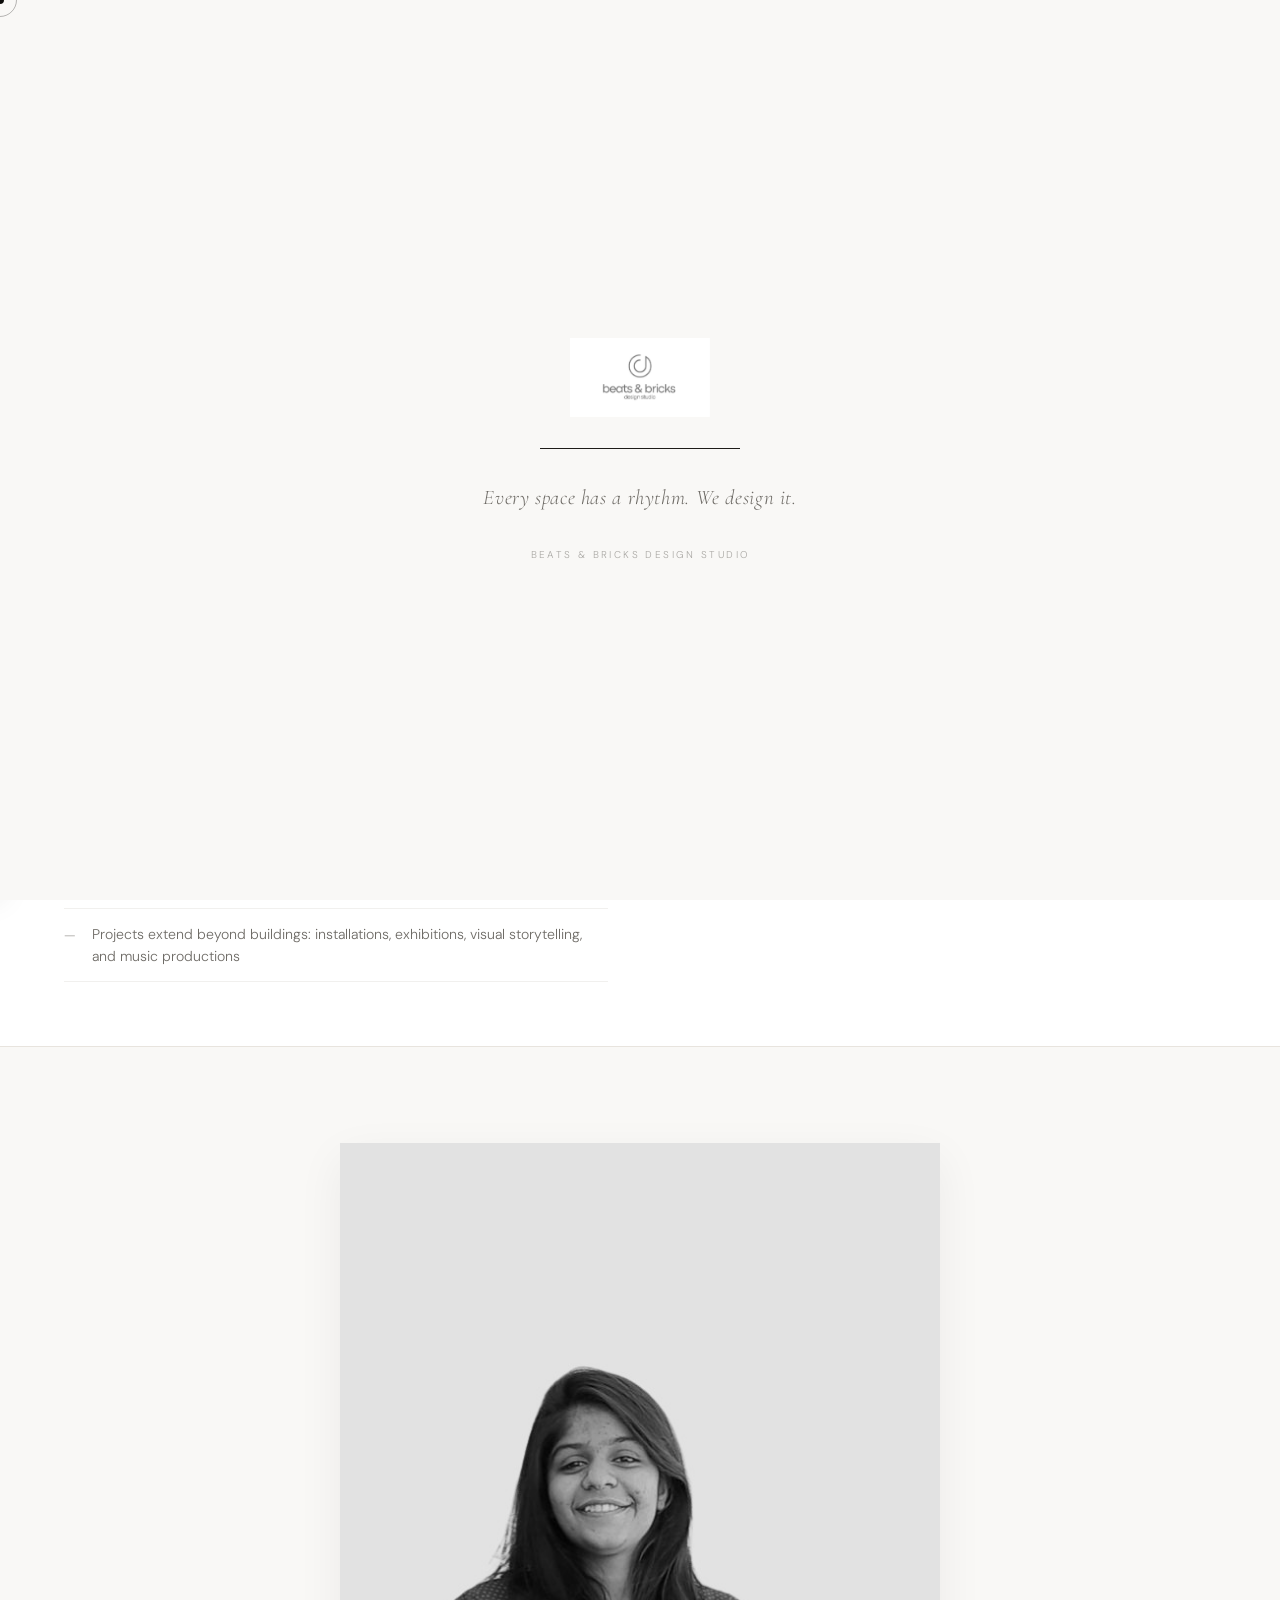
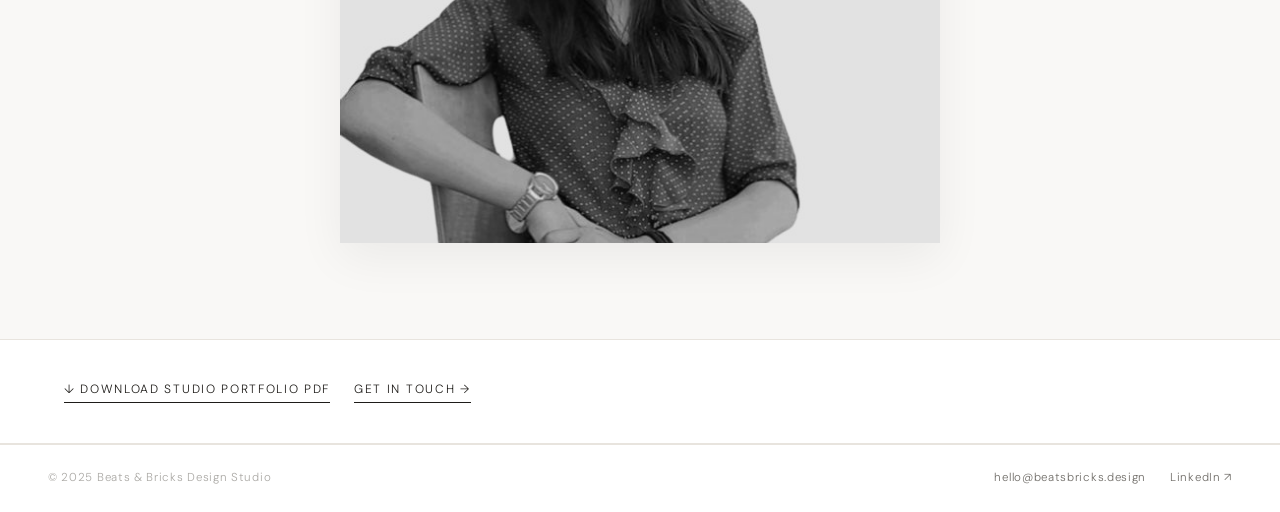
==== commit 01bdcbbd: "feat: Add initial portfolio site structure, including a page loader, custom cursor, sidebar, search," ====
--- a/pages/about.html
+++ b/pages/about.html
@@ -1,35 +1,292 @@
 <!DOCTYPE html>
 <html lang="en">
+
 <head>
-  <meta charset="UTF-8" /><meta name="viewport" content="width=device-width, initial-scale=1.0" />
-  <meta name="description" content="About Beats & Bricks Design Studio — Architecture, Interiors, Landscape, Planning & Products studio based in New Delhi." />
+  <meta charset="UTF-8" />
+  <meta name="viewport" content="width=device-width, initial-scale=1.0" />
+  <meta name="description"
+    content="About Beats & Bricks Design Studio — founded by Ar. Khushi Patel. A multidisciplinary creative lab where architecture, music, and spatial experimentation meet." />
   <title>About — Beats &amp; Bricks Design Studio</title>
   <link rel="preconnect" href="https://fonts.googleapis.com" />
   <link rel="preconnect" href="https://fonts.gstatic.com" crossorigin />
-  <link href="https://fonts.googleapis.com/css2?family=Cormorant+Garamond:ital,wght@0,300;0,400;1,300&family=DM+Sans:wght@200;300;400;500&display=swap" rel="stylesheet" />
+  <link
+    href="https://fonts.googleapis.com/css2?family=Cormorant+Garamond:ital,wght@0,300;0,400;1,300&family=DM+Sans:wght@200;300;400;500&display=swap"
+    rel="stylesheet" />
   <link rel="stylesheet" href="../assets/style.css" />
   <link rel="stylesheet" href="../assets/loader.css" />
   <style>
-    .stat-row { display:flex;gap:3rem;margin:2.5rem 0;flex-wrap:wrap; }
-    .stat-item { display:flex;flex-direction:column;gap:.2rem; }
-    .stat-number { font-family:var(--ff-serif);font-size:3rem;font-weight:300;color:var(--black);line-height:1; }
-    .stat-label { font-size:.68rem;letter-spacing:.12em;text-transform:uppercase;color:var(--mid); }
-    .about-download {
-      display:inline-flex;align-items:center;gap:.6rem;
-      font-size:.75rem;letter-spacing:.12em;text-transform:uppercase;
-      color:var(--dark);border-bottom:1px solid var(--dark);padding-bottom:.2rem;margin-top:1.5rem;
-      transition:color .2s,border-color .2s;
-    }
-    .about-download:hover { color:var(--muted);border-color:var(--muted); }
+    /* ── BIG.dk-style About overrides ── */
+    .about-page {
+      background: var(--white);
+    }
+
+    /* Large display heading */
+    .about-hero {
+      padding: 5rem 4rem 3rem;
+      border-bottom: 1px solid var(--light);
+    }
+
+    .about-hero-label {
+      font-size: .68rem;
+      letter-spacing: .22em;
+      text-transform: uppercase;
+      color: var(--mid);
+      margin-bottom: 1.5rem;
+    }
+
+    .about-display-title {
+      font-family: var(--ff-sans);
+      font-size: clamp(4rem, 10vw, 9rem);
+      font-weight: 500;
+      letter-spacing: -.03em;
+      line-height: .92;
+      color: var(--black);
+    }
+
+    /* Two-column text section */
+    .about-text-section {
+      display: grid;
+      grid-template-columns: 1fr 1fr;
+      gap: 4rem;
+      padding: 4rem 4rem;
+      border-bottom: 1px solid var(--light);
+    }
+
+    .about-text-col p {
+      font-size: .95rem;
+      line-height: 1.9;
+      color: var(--muted);
+      margin-bottom: 1.25rem;
+    }
+
+    .about-text-col p:last-child {
+      margin-bottom: 0;
+    }
+
+    /* Founder signature */
+    .founder-sig {
+      margin-top: 2.5rem;
+      padding-top: 1.5rem;
+      border-top: 1px solid var(--light);
+    }
+
+    .founder-sig .name {
+      font-family: var(--ff-serif);
+      font-size: 1.3rem;
+      font-weight: 300;
+      color: var(--dark);
+      letter-spacing: -.01em;
+    }
+
+    .founder-sig .role {
+      font-size: .72rem;
+      letter-spacing: .12em;
+      text-transform: uppercase;
+      color: var(--mid);
+      margin-top: .25rem;
+    }
+
+    /* The three studio pillars */
+    .studio-pillars {
+      margin-top: 1.5rem;
+    }
+
+    .pillar-item {
+      display: flex;
+      align-items: flex-start;
+      gap: 1rem;
+      padding: .85rem 0;
+      border-bottom: 1px solid rgba(176, 170, 160, .18);
+      font-size: .88rem;
+      color: var(--muted);
+      line-height: 1.6;
+    }
+
+    .pillar-item:first-child {
+      border-top: 1px solid rgba(176, 170, 160, .18);
+    }
+
+    .pillar-dash {
+      color: var(--mid);
+      flex-shrink: 0;
+      margin-top: .05rem;
+    }
+
+    /* Portrait strip — image + studio stats side by side */
+    /* Portrait strip — centered for a clean studio look */
+    .about-portrait-strip {
+      display: flex;
+      justify-content: center;
+      padding: 6rem 2rem;
+      border-bottom: 1px solid var(--light);
+      background: var(--cream);
+    }
+
+    .about-portrait-img {
+      width: 100%;
+      max-width: 600px;
+      height: 700px;
+      overflow: hidden;
+      box-shadow: 0 15px 45px rgba(0, 0, 0, .06);
+    }
+
+    .about-portrait-img {
+      overflow: hidden;
+      background: var(--off-white);
+    }
+
+    .about-portrait-img img {
+      width: 100%;
+      height: 100%;
+      object-fit: cover;
+      object-position: top center;
+      filter: grayscale(15%);
+      transition: filter .6s, transform .8s var(--ease-out);
+    }
+
+    .about-portrait-img:hover img {
+      filter: grayscale(0%);
+      transform: scale(1.03);
+    }
+
+    /* Education & skills within studio details */
+    .detail-block {
+      margin-bottom: 2rem;
+    }
+
+    .detail-block h4 {
+      font-size: .66rem;
+      letter-spacing: .2em;
+      text-transform: uppercase;
+      color: var(--mid);
+      margin-bottom: .9rem;
+      padding-bottom: .5rem;
+      border-bottom: 1px solid var(--light);
+    }
+
+    .detail-row {
+      display: flex;
+      justify-content: space-between;
+      align-items: baseline;
+      padding: .45rem 0;
+      border-bottom: 1px solid rgba(176, 170, 160, .12);
+      font-size: .83rem;
+      color: var(--dark);
+    }
+
+    .detail-row span:last-child {
+      font-size: .7rem;
+      color: var(--mid);
+      letter-spacing: .06em;
+    }
+
+    /* Skills chips */
+    .skills-wrap {
+      display: flex;
+      flex-wrap: wrap;
+      gap: .4rem;
+    }
+
+    .skill-chip {
+      font-size: .66rem;
+      letter-spacing: .08em;
+      text-transform: uppercase;
+      color: var(--muted);
+      border: 1px solid var(--light);
+      padding: .3rem .65rem;
+      transition: border-color .25s, color .25s, background .25s;
+    }
+
+    .skill-chip:hover {
+      border-color: var(--dark);
+      color: var(--dark);
+      background: var(--white);
+    }
+
+    /* PDF download row */
+    .about-pdf-row {
+      display: flex;
+      align-items: center;
+      gap: 1.5rem;
+      padding: 2.5rem 4rem;
+      border-bottom: 1px solid var(--light);
+    }
+
+    .about-pdf-link {
+      display: inline-flex;
+      align-items: center;
+      gap: .6rem;
+      font-size: .75rem;
+      letter-spacing: .14em;
+      text-transform: uppercase;
+      color: var(--dark);
+      border-bottom: 1px solid var(--dark);
+      padding-bottom: .18rem;
+      transition: color .2s, border-color .2s;
+    }
+
+    .about-pdf-link:hover {
+      color: var(--muted);
+      border-color: var(--muted);
+    }
+
+    /* Responsive */
+    @media (max-width: 900px) {
+      .about-text-section {
+        grid-template-columns: 1fr;
+        gap: 2rem;
+        padding: 3rem 2rem;
+      }
+
+      .about-hero {
+        padding: 4rem 2rem 2.5rem;
+      }
+
+      .about-portrait-strip {
+        grid-template-columns: 1fr;
+      }
+
+      .about-portrait-img {
+        height: 65vw;
+      }
+
+      .about-studio-details {
+        padding: 2.5rem 2rem;
+      }
+
+      .studio-stat-row {
+        grid-template-columns: repeat(2, 1fr);
+      }
+
+      .about-pdf-row {
+        padding: 2rem;
+      }
+    }
+
+    @media (max-width: 640px) {
+      .about-display-title {
+        font-size: clamp(3rem, 14vw, 5.5rem);
+      }
+
+      .studio-stat-row {
+        grid-template-columns: repeat(2, 1fr);
+      }
+    }
   </style>
 </head>
-<body>
-
+
+<body class="about-page">
+
+  <!-- ══ LOADER ══ -->
   <div id="page-loader" role="status" aria-label="Loading">
     <img class="loader-logo" src="../assets/WhatsApp Image 2026-03-25 at 16.15.27.jpeg" alt="Beats & Bricks" />
-    <div class="loader-bar-track"><div class="loader-bar-fill"></div></div>
+    <div class="loader-bar-track">
+      <div class="loader-bar-fill"></div>
+    </div>
     <p class="loader-tagline">
-      <span class="word">Every&nbsp;</span><span class="word">space&nbsp;</span><span class="word">has&nbsp;</span><span class="word">a&nbsp;</span><span class="word">rhythm.&nbsp;</span><span class="word">We&nbsp;</span><span class="word">design&nbsp;</span><span class="word">it.</span>
+      <span class="word">Every&nbsp;</span><span class="word">space&nbsp;</span><span class="word">has&nbsp;</span><span
+        class="word">a&nbsp;</span><span class="word">rhythm.&nbsp;</span><span class="word">We&nbsp;</span><span
+        class="word">design&nbsp;</span><span class="word">it.</span>
     </p>
     <span class="loader-studio-name">Beats &amp; Bricks Design Studio</span>
   </div>
@@ -37,29 +294,30 @@
   <div class="cursor" id="cursor"></div>
   <div class="cursor-follower" id="cursorFollower"></div>
 
+  <!-- ══ TOP BAR ══ -->
   <header class="top-bar" id="topBar">
-    <button class="hamburger" id="hamburger" aria-label="Toggle menu"><span></span><span></span><span></span></button>
+    <!-- Logo as sidebar toggle -->
+    <button class="hamburger" id="hamburger" aria-label="Toggle navigation" title="Menu">
+      <img src="../assets/WhatsApp Image 2026-03-25 at 16.15.27.jpeg" alt="Beats & Bricks" class="topbar-logo-btn" />
+    </button>
     <nav class="top-nav">
       <a href="../index.html" class="top-nav-link">Projects</a>
       <a href="about.html" class="top-nav-link active">About</a>
       <a href="contact.html" class="top-nav-link">Contact</a>
     </nav>
-    <div class="top-bar-right"><span class="top-bar-location">New Delhi</span></div>
+    <div class="top-bar-right">
+      <span class="top-bar-location">Mumbai</span>
+    </div>
   </header>
 
+  <!-- ══ SIDEBAR ══ -->
   <aside class="sidebar" id="sidebar">
-    <div class="sidebar-logo">
-      <a href="../index.html"><img src="../assets/WhatsApp Image 2026-03-25 at 16.15.27.jpeg" alt="Beats & Bricks Design Studio" /></a>
-    </div>
-    <nav class="sidebar-nav">
+    <!-- Sidebar nav links -->
+    <nav class="sidebar-nav" style="padding-top: 2rem;">
       <ul>
         <li class="nav-item" style="--i:0"><a href="../index.html" class="sidebar-link">Projects</a></li>
         <li class="nav-item" style="--i:1"><a href="about.html" class="sidebar-link active">About</a></li>
-        <li class="nav-item" style="--i:2"><a href="about.html#internships" class="sidebar-link">Studio</a></li>
-        <li class="nav-item" style="--i:3"><a href="about.html#skills" class="sidebar-link">Services</a></li>
-        <li class="nav-item" style="--i:4"><a href="about.html" class="sidebar-link">People</a></li>
-        <li class="nav-item" style="--i:5"><a href="contact.html" class="sidebar-link">Careers</a></li>
-        <li class="nav-item" style="--i:6"><a href="contact.html" class="sidebar-link">Contact</a></li>
+        <li class="nav-item" style="--i:2"><a href="contact.html" class="sidebar-link">Contact</a></li>
       </ul>
     </nav>
     <div class="sidebar-bottom">
@@ -67,65 +325,91 @@
     </div>
   </aside>
 
+  <!-- ══ PAGE CONTENT ══ -->
   <div class="page-layout" id="mainContent">
-    <div class="about-wrapper">
-      <div class="about-grid">
-
-        <div class="about-portrait">
-          <img src="https://images.unsplash.com/photo-1494790108377-be9c29b29330?w=900&q=80" alt="Studio Portrait" />
-        </div>
-
-        <div class="about-content">
-          <div class="page-eyebrow fade-up fade-up-1">About the Studio</div>
-          <h1 class="about-name fade-up fade-up-2">Beats &amp;<br/>Bricks</h1>
-          <p class="about-bio fade-up fade-up-3">
-            Beats &amp; Bricks Design Studio is an emerging multidisciplinary design practice based in New Delhi. We work at the intersection of architecture, interior design, landscape, and urban planning — driven by the belief that <em>every space has a rhythm, and we design it.</em>
-          </p>
-          <p class="about-bio fade-up fade-up-4">
-            Our process is rooted in rigorous research, storytelling through drawing, and a deep respect for the cultural and climatic context of each project. We believe design is an act of care.
-          </p>
-
-          <div class="stat-row fade-up fade-up-4">
-            <div class="stat-item"><span class="stat-number" data-count="6">0</span><span class="stat-label">Projects</span></div>
-            <div class="stat-item"><span class="stat-number" data-count="2">0</span><span class="stat-label">Internships</span></div>
-            <div class="stat-item"><span class="stat-number" data-count="5">0</span><span class="stat-label">Years Experience</span></div>
+
+    <!-- 1. LARGE HERO HEADING -->
+    <section class="about-hero">
+      <div class="about-hero-label fade-up fade-up-1">About the Studio</div>
+      <h1 class="about-display-title fade-up fade-up-2">ABOUT</h1>
+    </section>
+
+    <!-- 2. TWO-COLUMN TEXT — BIG.dk layout -->
+    <section class="about-text-section">
+
+      <!-- Left column: main studio description -->
+      <div class="about-text-col reveal">
+        <p>
+          Beats &amp; Bricks Studio, founded by Ar. Khushi Patel, as an LLP Firm, is a multidisciplinary design practice
+          that explores the intersection of space, process, and creativity. The studio specialises in architectural
+          design and spatial experimentation while simultaneously embracing a parallel practice in music creation and
+          visual storytelling.
+        </p>
+        <p>
+          The studio's philosophy is simple: every creative act — whether building a space or composing a track —
+          follows a process of rhythm, iteration, and refinement. Over the past ten years, Beats &amp; Bricks has grown
+          from architectural projects to include concept installations, prototypes, and immersive experiences — all
+          reflecting clarity, simplicity, and a strong connection to context.
+        </p>
+
+        <!-- Three pillars -->
+        <div class="studio-pillars">
+          <div class="pillar-item">
+            <span class="pillar-dash">—</span>
+            <span>Design is experienced through making: physical models, prototypes, and spatial experimentation</span>
           </div>
-
-          <a class="about-download fade-up fade-up-4" href="../assets/portfolio.pdf" download>↓ Download Studio Portfolio PDF</a>
-
-          <div class="about-section reveal" style="margin-top:3rem" id="internships">
-            <h3>Education</h3>
-            <div class="edu-row"><span class="edu-name">Bachelor of Architecture — SPA New Delhi</span><span class="edu-year">2020–2025</span></div>
-            <div class="edu-row"><span class="edu-name">CBSE XII (Science) — Delhi Public School, R.K. Puram</span><span class="edu-year">2020</span></div>
-            <div class="edu-row"><span class="edu-name">NATA — Qualified (Score: 138/200)</span><span class="edu-year">2020</span></div>
+          <div class="pillar-item">
+            <span class="pillar-dash">—</span>
+            <span>Music and architecture coexist as parallel practices: each informs the other conceptually, without
+              compromising the integrity of either</span>
           </div>
-
-          <div class="about-section reveal">
-            <h3>Experience</h3>
-            <div class="intern-row">
-              <div class="intern-firm">Morphogenesis</div>
-              <div class="intern-meta">New Delhi · June–November 2023 · 6 months</div>
-              <div class="intern-desc">Worked on schematic design for a mixed-use tower development. Contributed to retail podium planning, façade detail drawings, and presentation materials.</div>
-            </div>
-            <div class="intern-row">
-              <div class="intern-firm">Studio Symbiosis</div>
-              <div class="intern-meta">New Delhi · May–July 2022 · 2 months</div>
-              <div class="intern-desc">Assisted with 3D modelling and rendering for residential projects. Produced material boards and section perspectives.</div>
-            </div>
+          <div class="pillar-item">
+            <span class="pillar-dash">—</span>
+            <span>Projects extend beyond buildings: installations, exhibitions, visual storytelling, and music
+              productions</span>
           </div>
-
-          <div class="about-section reveal" id="skills">
-            <h3>Skills &amp; Tools</h3>
-            <div class="skills-grid">
-              <span class="skill-tag">AutoCAD</span><span class="skill-tag">Rhino 3D</span><span class="skill-tag">SketchUp</span>
-              <span class="skill-tag">Grasshopper</span><span class="skill-tag">V-Ray</span><span class="skill-tag">Photoshop</span>
-              <span class="skill-tag">InDesign</span><span class="skill-tag">Illustrator</span><span class="skill-tag">Lumion</span>
-              <span class="skill-tag">Hand Drawing</span><span class="skill-tag">Physical Modelling</span><span class="skill-tag">Urban Analysis</span>
-            </div>
-          </div>
-
         </div>
       </div>
+
+      <!-- Right column: extended description + founder signature -->
+      <div class="about-text-col reveal">
+        <p>
+          Beats &amp; Bricks Studio is not just an architecture firm — it is a creative lab where disciplines converge.
+          The practice takes on projects that demand a simultaneous understanding of the built environment and a
+          sensitivity to atmosphere, narrative, and experience.
+        </p>
+        <p>
+          Every commission, whether large or intimate, is approached with the same rigour: deep contextual research, an
+          iterative design process, and a commitment to the honesty of materials and form. The studio believes that good
+          design does not shout — it resonates.
+        </p>
+
+        <div class="founder-sig">
+          <div class="name">Ar. Khushi Patel</div>
+          <div class="role">Founder &amp; Principal Architect</div>
+        </div>
+      </div>
+
+    </section>
+
+    <!-- 3. PORTRAIT + STUDIO DETAILS STRIP -->
+    <section class="about-portrait-strip">
+
+      <!-- Portrait photo -->
+      <div class="about-portrait-img reveal">
+        <img src="../assets/WhatsApp Image 2026-03-25 at 16.15.30.jpeg"
+          alt="Ar. Khushi Patel — Founder, Beats & Bricks Design Studio" />
+      </div>
+    </section>
+
+    <!-- 4. PDF ROW -->
+    <div class="about-pdf-row reveal">
+      <a href="../assets/portfolio.pdf" class="about-pdf-link" download>
+        ↓ Download Studio Portfolio PDF
+      </a>
+      <a href="contact.html" class="about-pdf-link">
+        Get in Touch →
+      </a>
     </div>
 
     <footer class="site-footer">
@@ -135,8 +419,10 @@
         <a href="https://linkedin.com" target="_blank" rel="noopener">LinkedIn ↗</a>
       </div>
     </footer>
-  </div>
+
+  </div><!-- /page-layout -->
 
   <script src="../assets/main.js"></script>
 </body>
-</html>
+
+</html>
--- a/assets/style.css
+++ b/assets/style.css
@@ -74,7 +74,8 @@
   position: fixed;
   top: 0; left: 0; right: 0;
   height: var(--topbar-h);
-  background: var(--dark);
+  background: var(--white);
+  border-bottom: 1px solid var(--light);
   display: flex;
   align-items: center;
   padding: 0 1.5rem;
@@ -85,49 +86,52 @@
 /* Hamburger */
 .hamburger {
   display: flex;
-  flex-direction: column;
-  gap: 5px;
-  padding: 4px;
+  align-items: center;
+  justify-content: center;
+  padding: 0;
+  width: 42px;
+  height: 42px;
   flex-shrink: 0;
-}
-.hamburger span {
-  display: block;
-  width: 22px; height: 1.5px;
-  background: var(--white);
-  transition: transform .35s var(--ease-out), opacity .25s;
-}
-.hamburger.open span:nth-child(1) { transform: translateY(6.5px) rotate(45deg); }
-.hamburger.open span:nth-child(2) { opacity: 0; }
-.hamburger.open span:nth-child(3) { transform: translateY(-6.5px) rotate(-45deg); }
+  transition: transform 0.35s var(--ease-spring);
+}
+.hamburger:hover {
+  transform: scale(1.08);
+}
+.topbar-logo-btn {
+  width: 100%;
+  height: 100%;
+  object-fit: contain;
+  border-radius: 4px; /* Optional slight rounding */
+}
 
 /* Top nav links */
 .top-nav {
   display: flex;
-  gap: 2rem;
+  gap: 2.5rem;
   flex: 1;
   justify-content: center;
 }
 .top-nav-link {
-  font-size: .72rem;
-  font-weight: 400;
-  letter-spacing: .14em;
+  font-size: .75rem;
+  font-weight: 500;
+  letter-spacing: .15em;
   text-transform: uppercase;
-  color: rgba(255,255,255,.45);
+  color: var(--muted);
   position: relative;
-  transition: color .2s;
+  transition: color .25s var(--ease-out);
+  padding: .5rem 0;
 }
 .top-nav-link::after {
   content: '';
-  position: absolute; bottom: -3px; left: 0;
-  width: 0; height: 1px;
-  background: var(--accent);
+  position: absolute; bottom: 0; left: 0;
+  width: 0; height: 1.5px;
+  background: var(--dark);
   transition: width .35s var(--ease-out);
 }
 .top-nav-link:hover,
 .top-nav-link.active {
-  color: var(--white);
-}
-.top-nav-link:hover::after,
+  color: var(--dark);
+}
 .top-nav-link.active::after { width: 100%; }
 
 /* Right side */
@@ -138,17 +142,47 @@
   margin-left: auto;
 }
 .search-btn {
-  color: rgba(255,255,255,.5);
+  color: var(--muted);
   display: flex;
   align-items: center;
   transition: color .2s;
 }
-.search-btn:hover { color: var(--white); }
+.search-btn:hover { color: var(--dark); }
 .top-bar-location {
   font-size: .68rem;
   letter-spacing: .14em;
   text-transform: uppercase;
-  color: rgba(255,255,255,.4);
+  color: var(--mid);
+  white-space: nowrap;
+}
+
+/* ══════════════════════════════════════
+   FILTER BAR (Secondary nav on Home)
+   ══════════════════════════════════════ */
+.filter-bar {
+  display: flex;
+  justify-content: center;
+  align-items: center;
+  gap: 2rem;
+  padding: 1.5rem 2rem 2.5rem;
+  background: var(--white);
+  flex-wrap: wrap;
+}
+.filter-btn {
+  font-size: .68rem;
+  font-weight: 400;
+  letter-spacing: .12em;
+  text-transform: uppercase;
+  color: var(--mid);
+  background: none;
+  border-bottom: 1px solid transparent;
+  padding-bottom: 2px;
+  transition: color .2s, border-color .2s;
+}
+.filter-btn:hover,
+.filter-btn.active {
+  color: var(--dark);
+  border-color: var(--dark);
 }
 
 /* ══════════════════════════════════════
@@ -178,24 +212,10 @@
   transform: translateX(0);
 }
 
-/* Sidebar logo */
-.sidebar-logo {
-  padding: 0 1.4rem 2rem;
-  border-bottom: 1px solid var(--light);
-  margin-bottom: 1.5rem;
-}
-.sidebar-logo a { display: block; }
-.sidebar-logo img {
-  width: 100%;
-  max-width: 140px;
-  height: auto;
-  object-fit: contain;
-  filter: grayscale(10%);
-  transition: filter .3s;
-}
-.sidebar-logo img:hover { filter: grayscale(0%); }
-
 /* Sidebar nav */
+.sidebar-nav {
+  padding: 0 1.5rem;
+}
 .sidebar-nav ul {
   list-style: none;
   display: flex;
@@ -203,15 +223,15 @@
 }
 
 .nav-item {
-  /* staggered entrance animation */
+  /* staggered entrance animation when sidebar is open */
   opacity: 0;
-  transform: translateX(-18px);
-  animation: sidebarItemIn .55s var(--ease-out) forwards;
-  animation-delay: calc(0.08s + var(--i) * 0.07s);
-}
-
-@keyframes sidebarItemIn {
-  to { opacity: 1; transform: translateX(0); }
+  transform: translateX(-22px);
+  transition: opacity .5s ease, transform .6s var(--ease-spring);
+  transition-delay: calc(0.1s + var(--i) * 0.06s);
+}
+.sidebar.open .nav-item {
+  opacity: 1;
+  transform: translateX(0);
 }
 
 .sidebar-link {
@@ -430,6 +450,19 @@
   letter-spacing: .14em;
   text-transform: uppercase;
   color: var(--mid);
+}
+
+.project-row-desc {
+  font-size: .82rem;
+  line-height: 1.6;
+  color: var(--muted);
+  margin-top: 1rem;
+  display: -webkit-box;
+  -webkit-line-clamp: 3;
+  line-clamp: 3;
+  -webkit-box-orient: vertical;
+  overflow: hidden;
+  max-width: 45ch;
 }
 
 /* Right image column */
--- a/assets/loader.css
+++ b/assets/loader.css
@@ -1,85 +1,54 @@
 /* =========================================================
-   LOADER CSS — add at the end of style.css
+   LOADER CSS — Light Themed
    ========================================================= */
 
-/* ══════════════════════════════════════
-   PAGE LOADER
-══════════════════════════════════════ */
 #page-loader {
   position: fixed;
   inset: 0;
   z-index: 9000;
-  background: var(--dark);
+  background: #f9f8f6;
   display: flex;
   flex-direction: column;
   align-items: center;
   justify-content: center;
-  gap: 2.5rem;
-  transition: opacity .6s var(--ease-out), visibility .6s;
+  gap: 2rem;
+
+  /* Transition for reliable exit */
+  opacity: 1;
+  transition: opacity 0.65s cubic-bezier(0.7, 0, 0.84, 0),
+              transform 0.65s cubic-bezier(0.7, 0, 0.84, 0);
+}
+
+/* Exit state — triggered via JS by adding inline styles */
+#page-loader.exiting {
+  opacity: 0;
+  transform: translateY(-18px);
 }
 
 #page-loader.hide {
-  opacity: 0;
-  visibility: hidden;
-  pointer-events: none;
+  display: none;
 }
 
-/* Logo in loader */
+/* ── Logo ── */
 .loader-logo {
-  width: clamp(100px, 18vw, 160px);
+  width: clamp(90px, 15vw, 140px);
+  height: auto;
   opacity: 0;
-  transform: scale(.82);
-  animation: loaderLogoIn .9s var(--ease-spring) .15s forwards;
-  /* invert so logo shows white on dark bg */
-  filter: invert(1) brightness(2);
+  transform: scale(0.84);
+  animation: loaderLogoIn 0.85s cubic-bezier(0.34, 1.56, 0.64, 1) 0.1s forwards;
+  /* Keep logo natural (dark on light bg — no invert) */
+  filter: none;
 }
 
 @keyframes loaderLogoIn {
   to { opacity: 1; transform: scale(1); }
 }
 
-/* Tagline */
-.loader-tagline {
-  font-family: var(--ff-serif);
-  font-style: italic;
-  font-size: clamp(1rem, 2.5vw, 1.35rem);
-  font-weight: 300;
-  color: rgba(255,255,255,0);
-  letter-spacing: .04em;
-  text-align: center;
-  overflow: hidden;
-  animation: loaderTextIn .8s var(--ease-out) .75s forwards;
-}
-
-@keyframes loaderTextIn {
-  to { color: rgba(255,255,255,.65); }
-}
-
-/* Word-by-word reveal using clip */
-.loader-tagline .word {
-  display: inline-block;
-  opacity: 0;
-  transform: translateY(14px);
-  animation: wordReveal .5s var(--ease-out) forwards;
-}
-.loader-tagline .word:nth-child(1)  { animation-delay: .7s; }
-.loader-tagline .word:nth-child(2)  { animation-delay: .82s; }
-.loader-tagline .word:nth-child(3)  { animation-delay: .94s; }
-.loader-tagline .word:nth-child(4)  { animation-delay: 1.06s; }
-.loader-tagline .word:nth-child(5)  { animation-delay: 1.18s; }
-.loader-tagline .word:nth-child(6)  { animation-delay: 1.30s; }
-.loader-tagline .word:nth-child(7)  { animation-delay: 1.42s; }
-.loader-tagline .word:nth-child(8)  { animation-delay: 1.54s; }
-
-@keyframes wordReveal {
-  to { opacity: 1; transform: none; }
-}
-
-/* Progress line */
+/* ── Progress bar ── */
 .loader-bar-track {
-  width: clamp(120px, 25vw, 220px);
+  width: clamp(120px, 22vw, 200px);
   height: 1px;
-  background: rgba(255,255,255,.12);
+  background: #e8e4de;
   position: relative;
   overflow: hidden;
 }
@@ -89,33 +58,59 @@
   top: 0; left: 0;
   height: 100%;
   width: 0%;
-  background: var(--accent, #c8a882);
-  animation: barFill 1.9s var(--ease-out) .3s forwards;
+  background: #1e1c19;
+  animation: barFill 2.0s cubic-bezier(0.16, 1, 0.3, 1) 0.25s forwards;
 }
 
 @keyframes barFill {
   to { width: 100%; }
 }
 
-/* Studio name below tagline */
-.loader-studio-name {
-  font-size: .65rem;
-  letter-spacing: .25em;
-  text-transform: uppercase;
-  color: rgba(255,255,255,.28);
-  opacity: 0;
-  animation: fadeIn .6s var(--ease-out) 1.1s forwards;
+/* ── Tagline (word-by-word reveal) ── */
+.loader-tagline {
+  font-family: 'Cormorant Garamond', Georgia, serif;
+  font-style: italic;
+  font-size: clamp(1rem, 2.2vw, 1.3rem);
+  font-weight: 300;
+  color: transparent;
+  letter-spacing: 0.03em;
+  text-align: center;
+  line-height: 1.6;
 }
 
-@keyframes fadeIn {
+.loader-tagline .word {
+  display: inline-block;
+  opacity: 0;
+  transform: translateY(12px);
+  animation: wordReveal 0.45s cubic-bezier(0.16, 1, 0.3, 1) forwards;
+  color: #6e6b66;
+}
+
+/* Stagger each word */
+.loader-tagline .word:nth-child(1) { animation-delay: 0.65s; }
+.loader-tagline .word:nth-child(2) { animation-delay: 0.78s; }
+.loader-tagline .word:nth-child(3) { animation-delay: 0.91s; }
+.loader-tagline .word:nth-child(4) { animation-delay: 1.04s; }
+.loader-tagline .word:nth-child(5) { animation-delay: 1.17s; }
+.loader-tagline .word:nth-child(6) { animation-delay: 1.30s; }
+.loader-tagline .word:nth-child(7) { animation-delay: 1.43s; }
+.loader-tagline .word:nth-child(8) { animation-delay: 1.56s; }
+
+@keyframes wordReveal {
+  to { opacity: 1; transform: translateY(0); }
+}
+
+/* ── Studio name (small, fades in last) ── */
+.loader-studio-name {
+  font-size: 0.62rem;
+  letter-spacing: 0.24em;
+  text-transform: uppercase;
+  color: #aaa8a4;
+  opacity: 0;
+  animation: fadeInSub 0.6s ease forwards;
+  animation-delay: 1.0s;
+}
+
+@keyframes fadeInSub {
   to { opacity: 1; }
 }
-
-/* Curtain wipe exit — the loader slides UP off screen */
-#page-loader.exit {
-  animation: loaderExit .7s var(--ease-in) forwards;
-}
-
-@keyframes loaderExit {
-  to { transform: translateY(-100%); opacity: .8; }
-}
